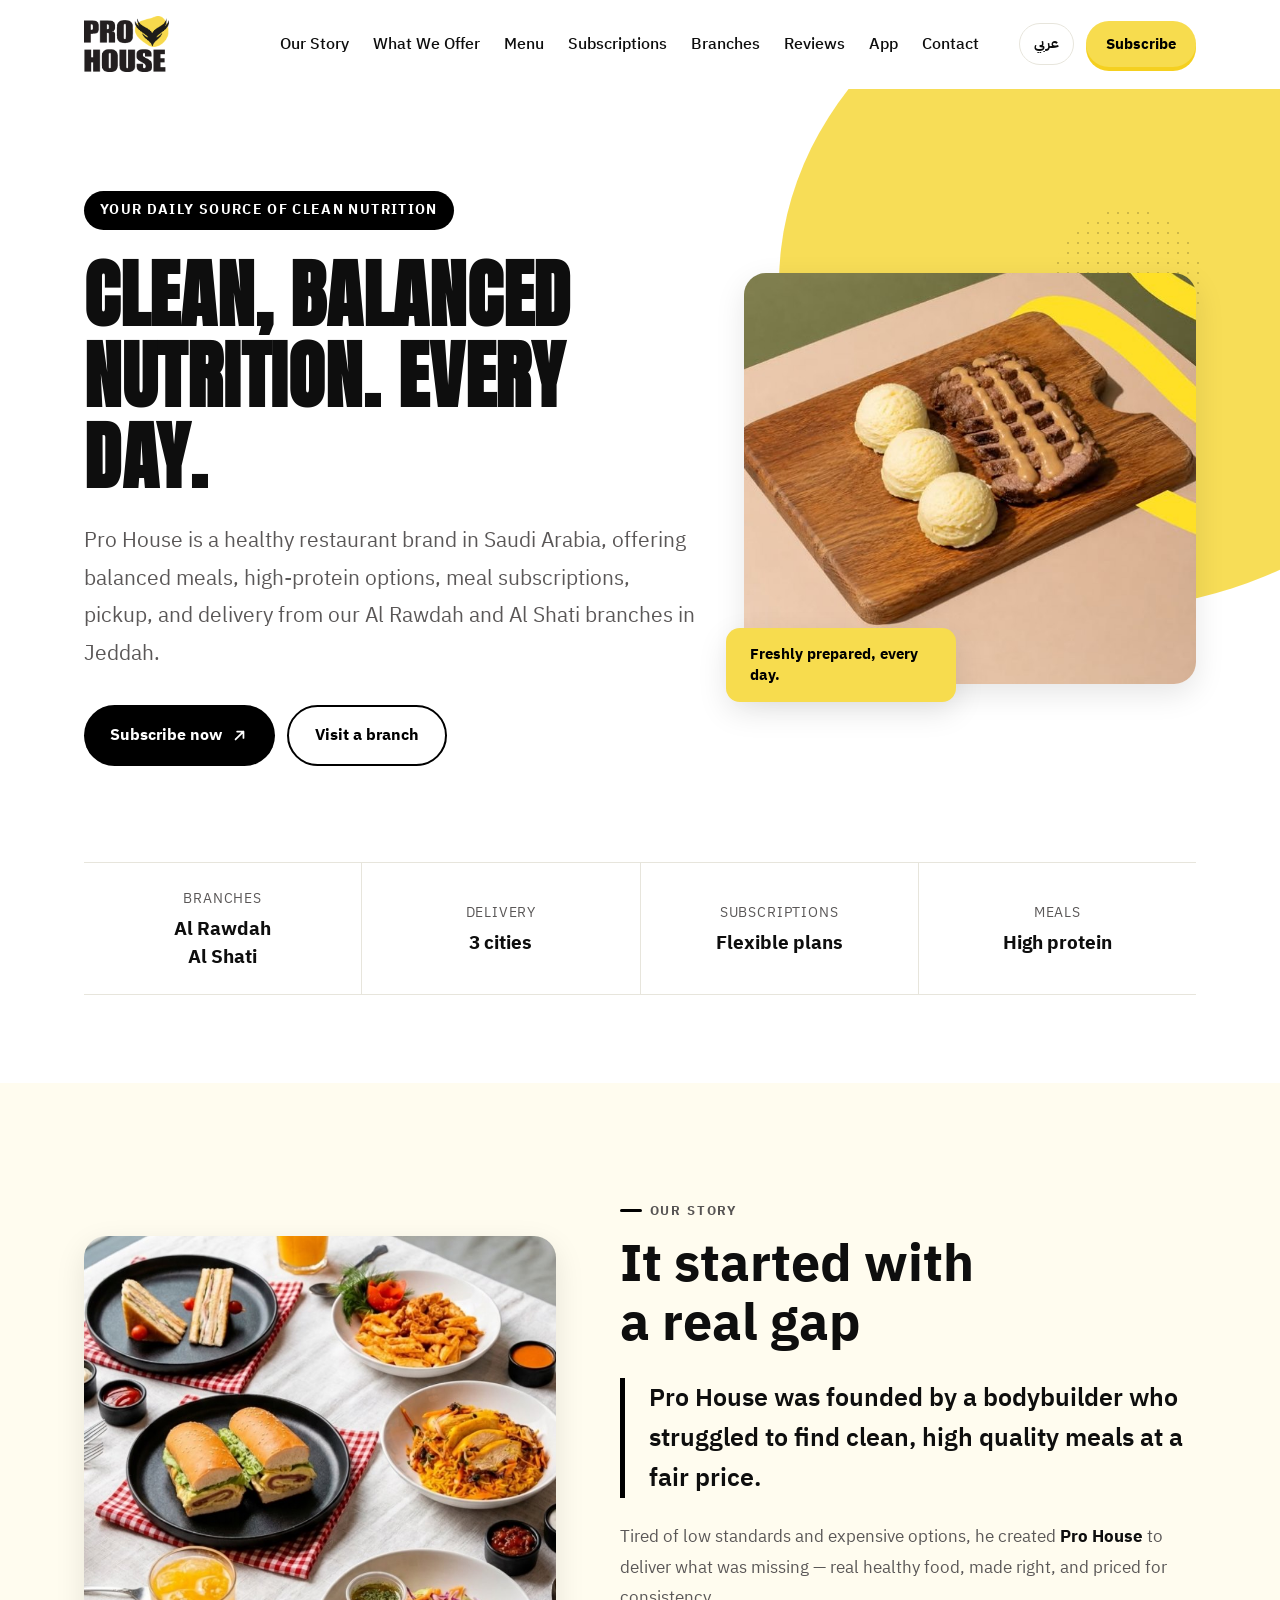
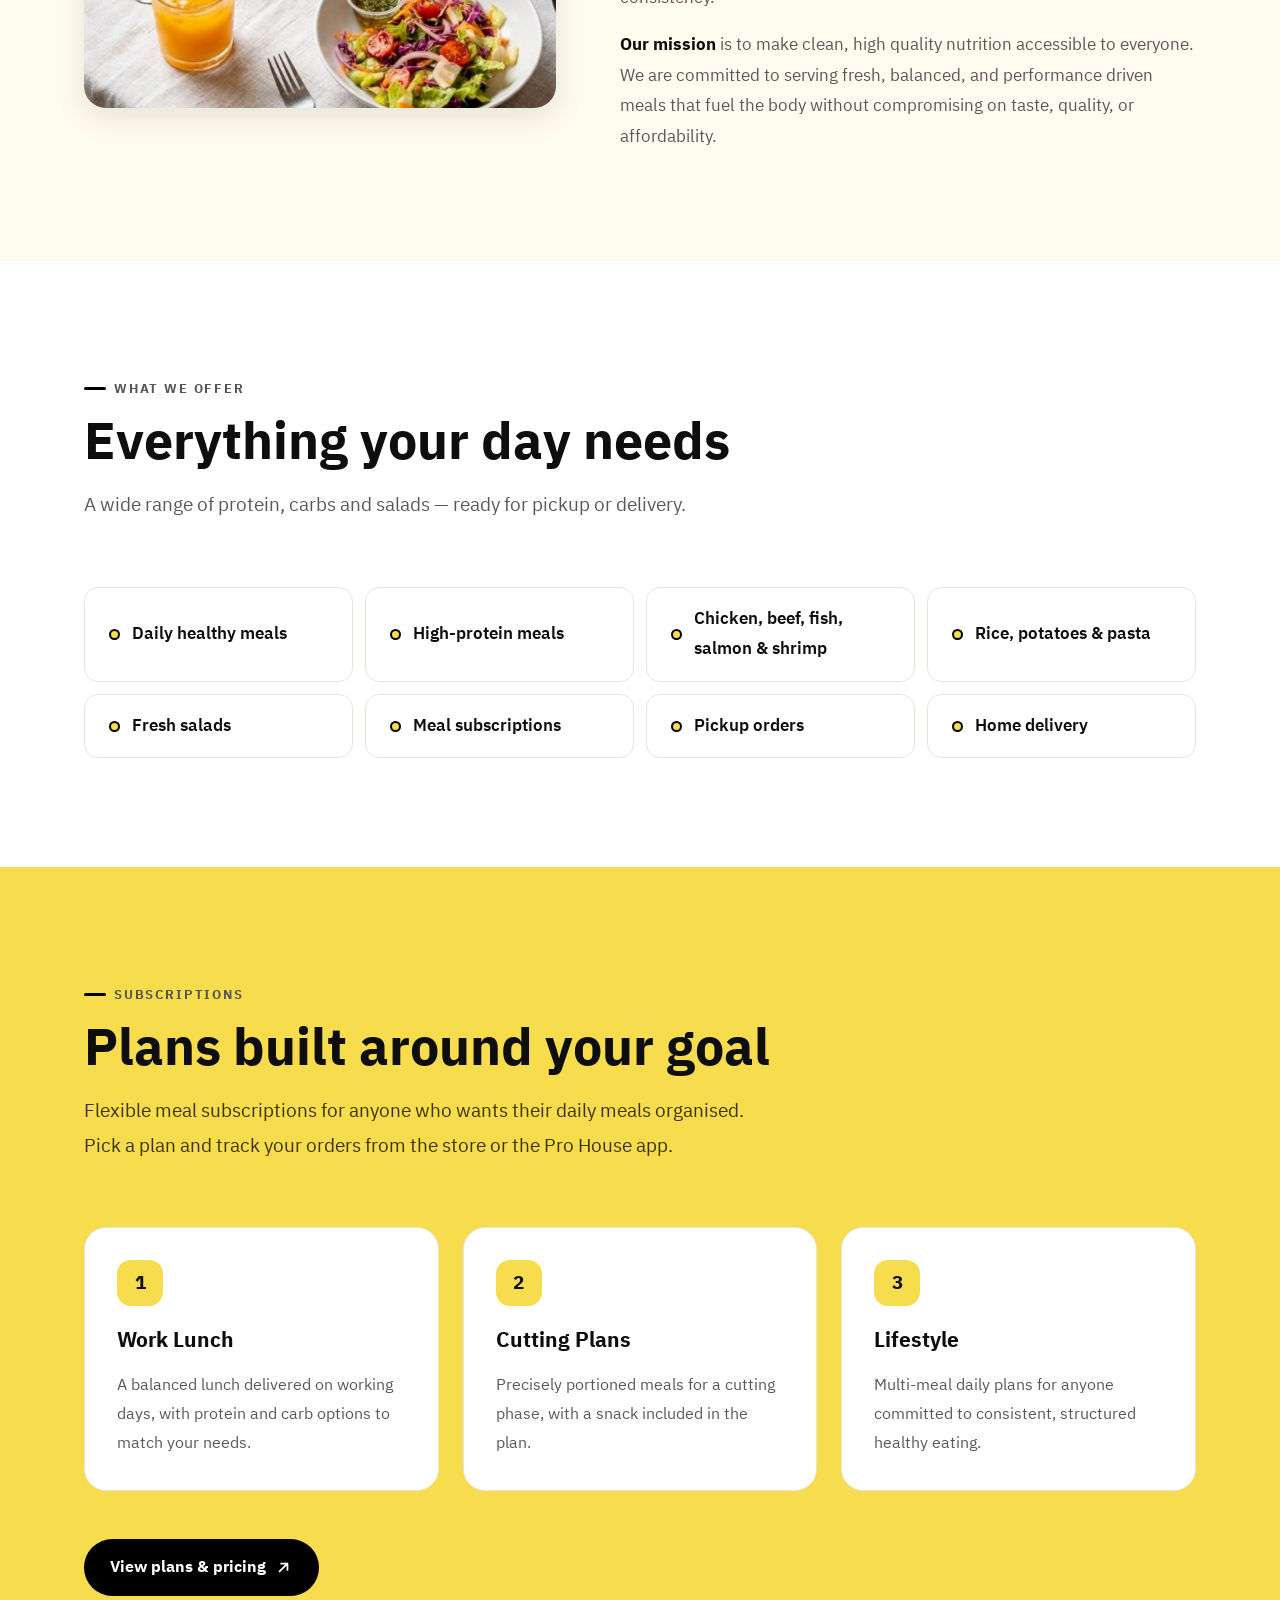
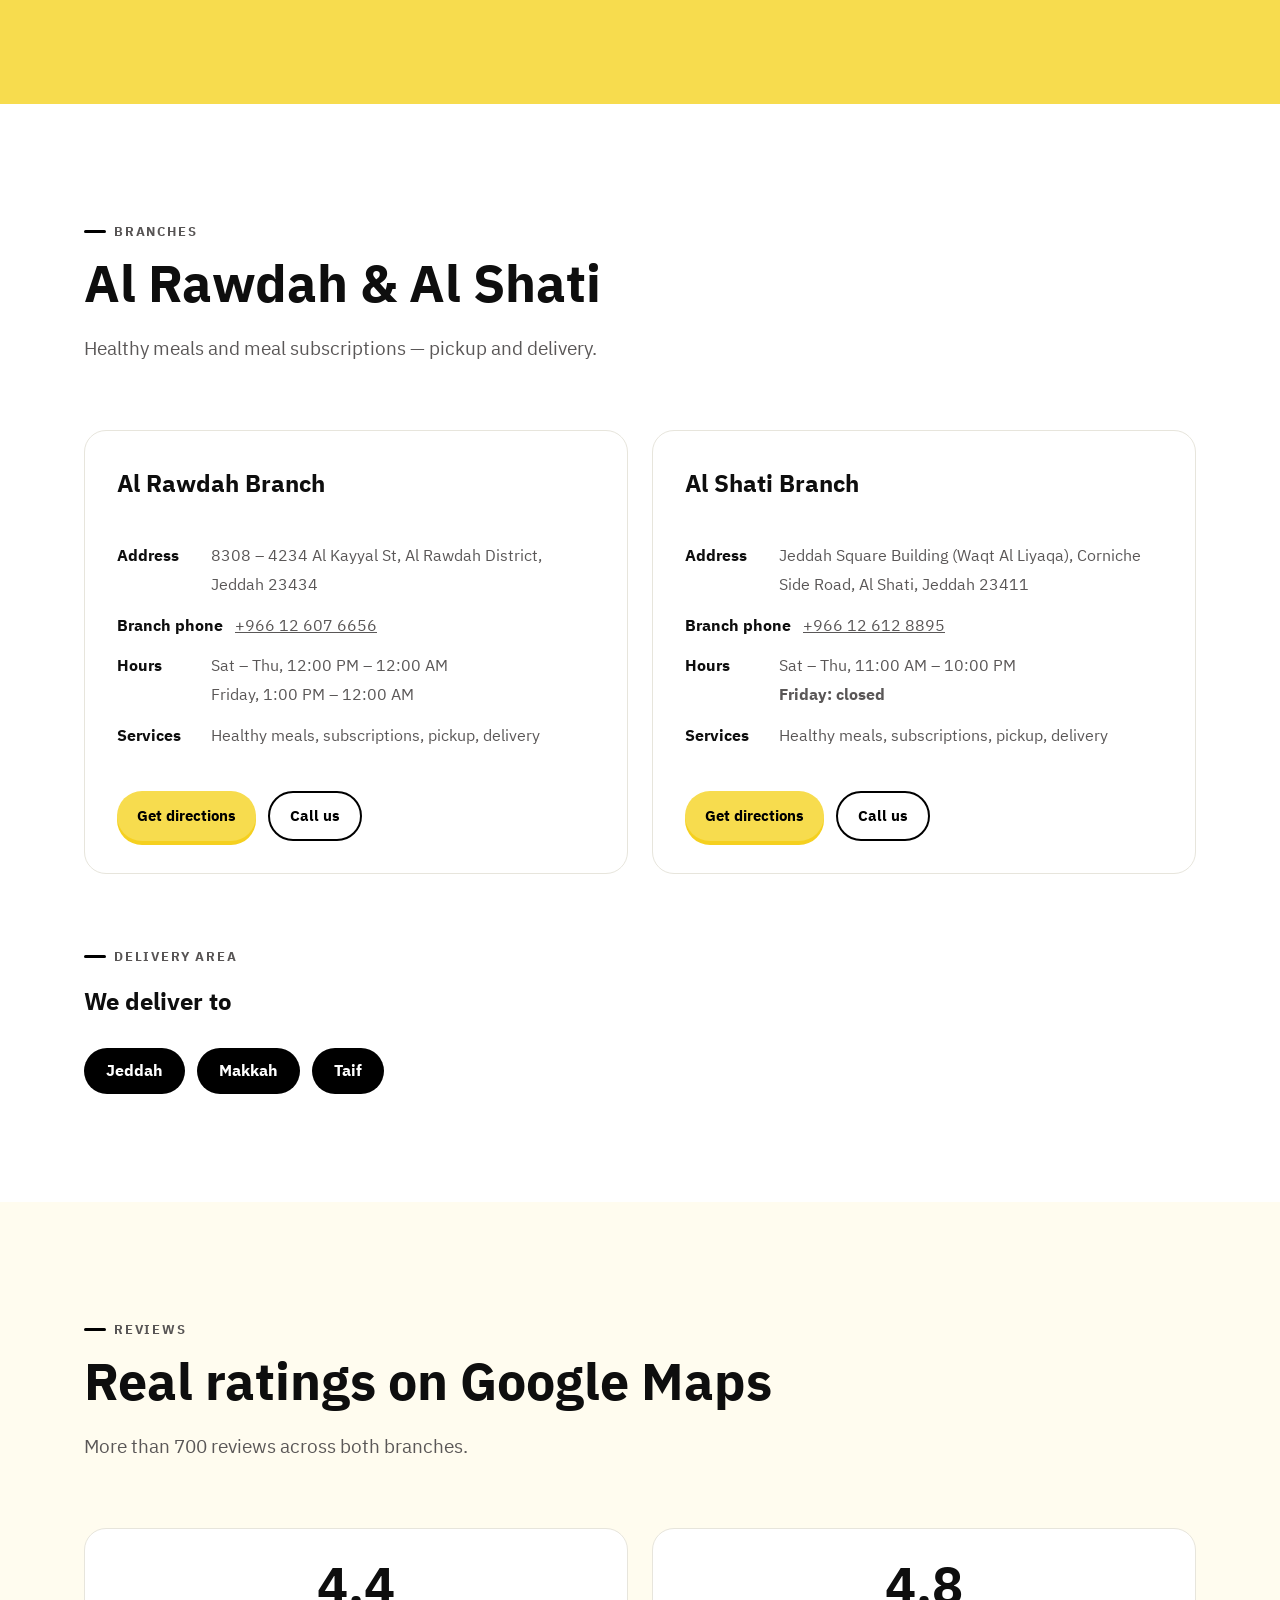
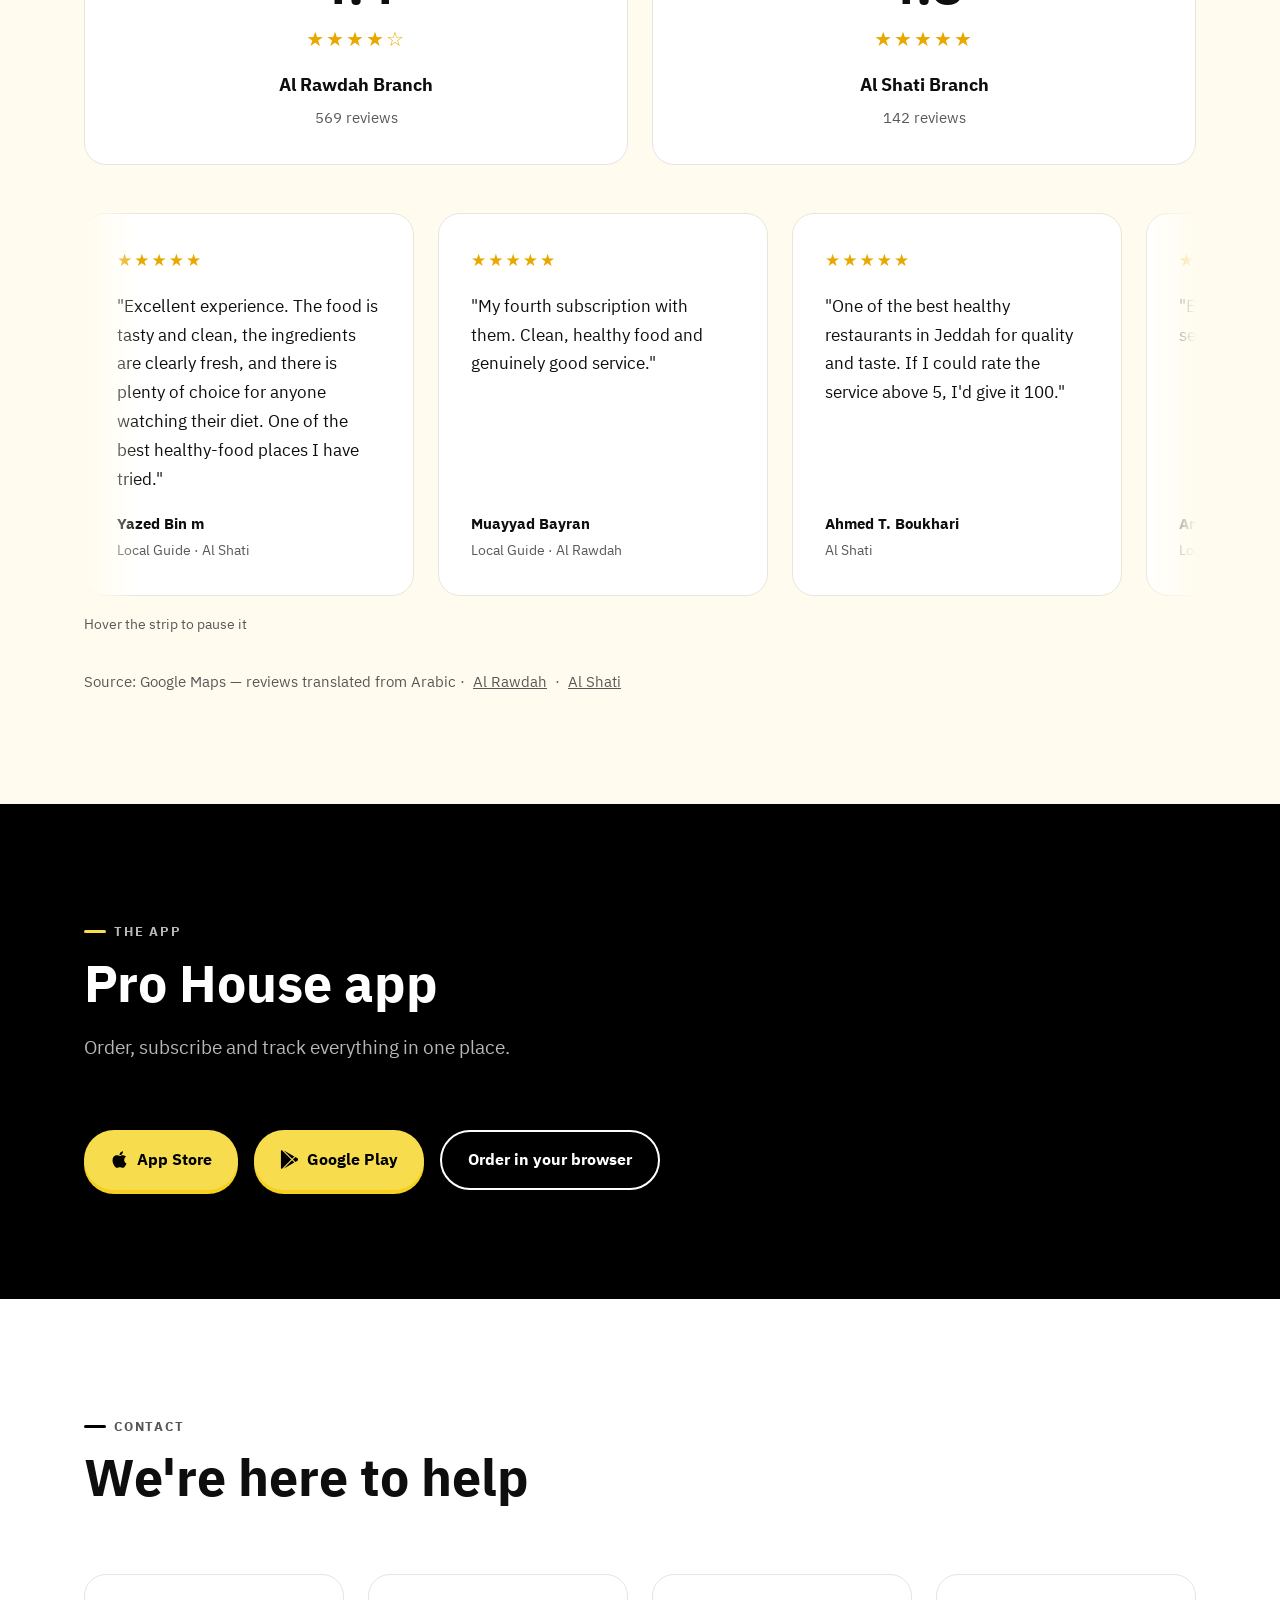
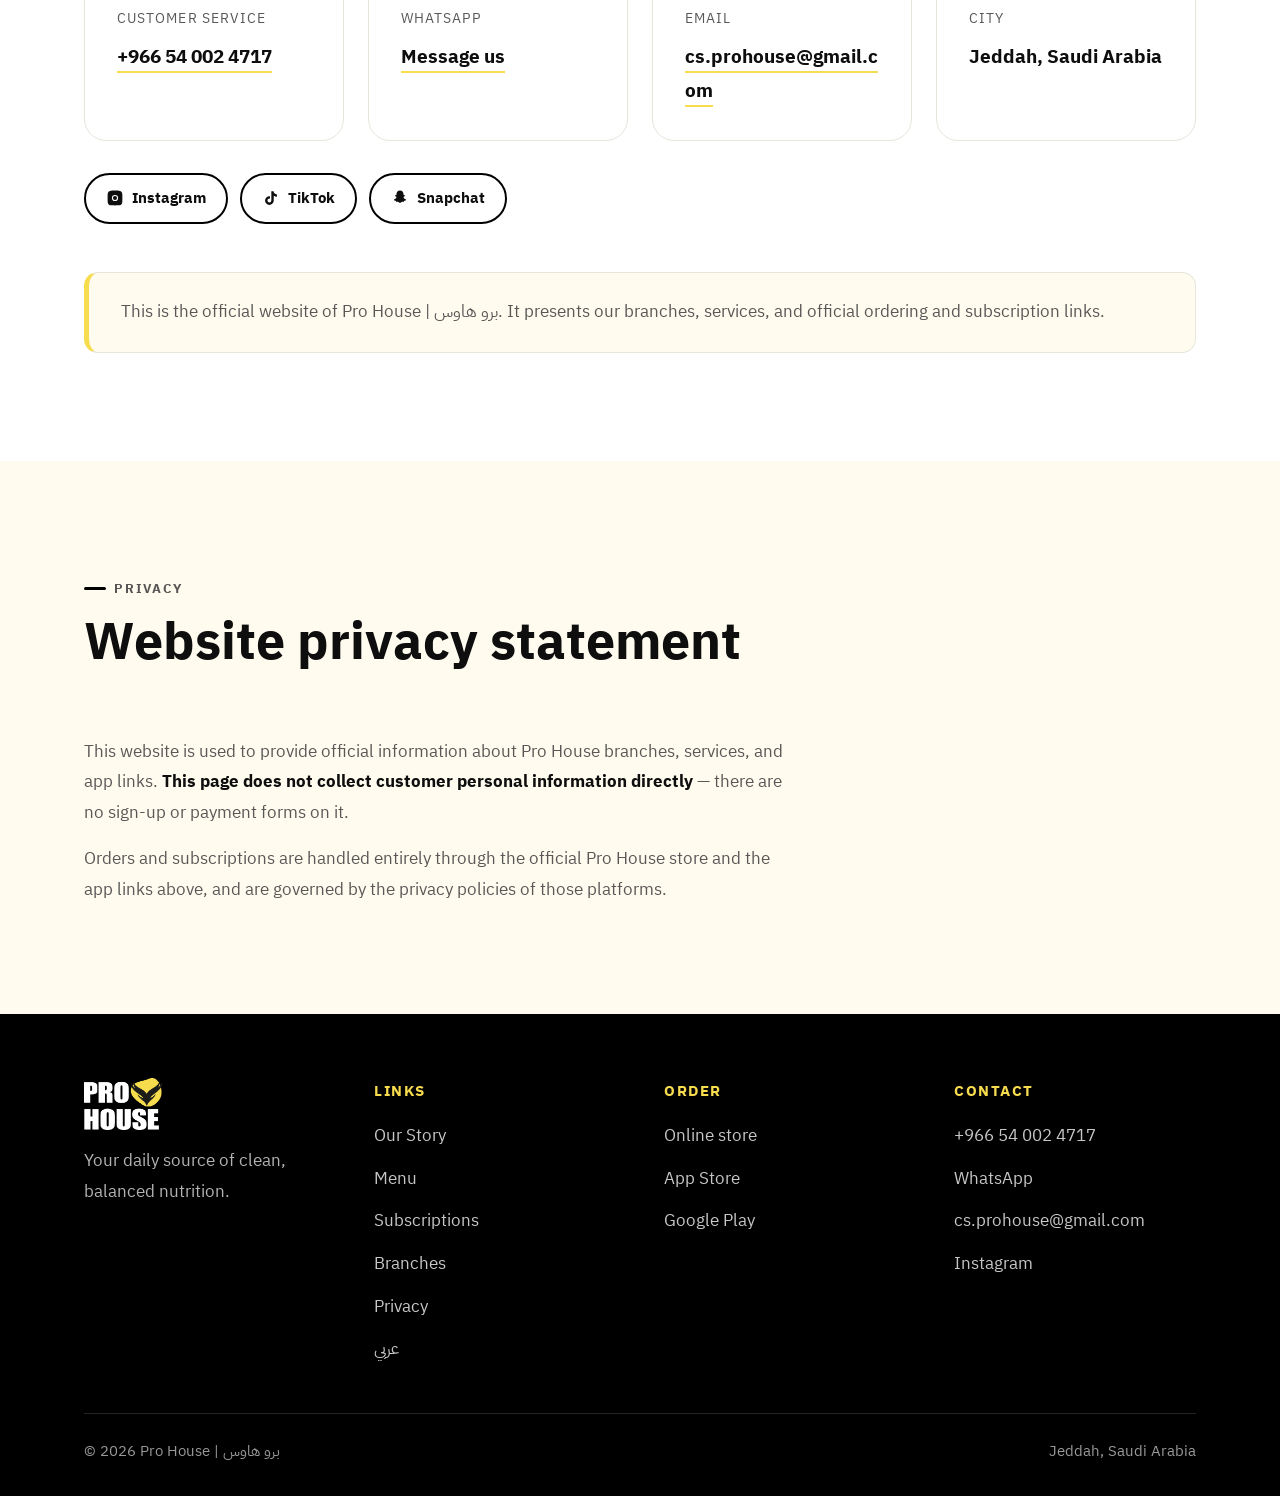
==== en/index.html @ 67e05468 "Enlarge the header logo 40px -> 56px on desktop, 46px on mobile, with the bar and the mobile menu of" ====
<!DOCTYPE html>
<html lang="en" dir="ltr">
<head>
<meta charset="utf-8">
<meta name="viewport" content="width=device-width, initial-scale=1">

<!-- Live at https://prohouse-sa.github.io/en/
     If a custom domain is added later, search-and-replace that base URL here and in /index.html. -->

<title>Pro House | برو هاوس — Healthy Meals &amp; Meal Subscriptions in Jeddah</title>
<meta name="description" content="Pro House serves clean, high-protein meals and flexible meal subscriptions. Two branches in Jeddah — Al Rawdah and Al Shati — with delivery to Jeddah, Makkah and Taif.">
<link rel="canonical" href="https://prohouse-sa.github.io/en/">
<link rel="alternate" hreflang="ar" href="https://prohouse-sa.github.io/">
<link rel="alternate" hreflang="en" href="https://prohouse-sa.github.io/en/">
<link rel="alternate" hreflang="x-default" href="https://prohouse-sa.github.io/">

<meta property="og:type" content="website">
<meta property="og:locale" content="en_US">
<meta property="og:site_name" content="Pro House | برو هاوس">
<meta property="og:title" content="Pro House — Clean, balanced nutrition in Jeddah">
<meta property="og:description" content="High-protein healthy meals and meal subscriptions. Delivery to Jeddah, Makkah and Taif.">
<meta property="og:image" content="https://prohouse-sa.github.io/assets/brand/og-image.jpg">
<meta name="twitter:card" content="summary_large_image">
<meta name="theme-color" content="#F7DC4E">

<link rel="icon" href="../assets/brand/icon.png">
<link rel="apple-touch-icon" href="../assets/brand/icon-large.png">

<link rel="preconnect" href="https://fonts.googleapis.com">
<link rel="preconnect" href="https://fonts.gstatic.com" crossorigin>
<link rel="stylesheet" href="https://fonts.googleapis.com/css2?family=Anton&family=IBM+Plex+Sans+Arabic:wght@400;500;600;700&display=swap">
<link rel="stylesheet" href="../assets/style.css">
</head>
<body>

<a class="skip" href="#main">Skip to content</a>

<header class="site-header">
  <div class="wrap nav-bar">
    <a class="brand" href="#" aria-label="Pro House — home">
      <img src="../assets/brand/logo-on-light.png" alt="Pro House" width="85" height="56">
    </a>

    <nav class="nav-links" id="nav" aria-label="Main navigation">
      <a href="#story">Our Story</a>
      <a href="#offer">What We Offer</a>
      <a href="../menu/">Menu</a>
      <a href="#plans">Subscriptions</a>
      <a href="#branches">Branches</a>
      <a href="#reviews">Reviews</a>
      <a href="#app">App</a>
      <a href="#contact">Contact</a>
    </nav>

    <div class="nav-actions">
      <a class="lang-link" href="../" hreflang="ar" lang="ar">عربي</a>
      <a class="btn btn-yellow btn-sm" href="https://app.techrar.com/prohouse" target="_blank" rel="noopener">Subscribe</a>
      <button class="nav-toggle" aria-label="Menu" aria-expanded="false" aria-controls="nav">
        <span></span><span></span><span></span>
      </button>
    </div>
  </div>
</header>

<main id="main">

  <!-- ================================================= hero -->
  <div class="hero">
    <div class="blob hero-blob" aria-hidden="true"></div>
    <div class="dots hero-dots" aria-hidden="true"></div>

    <div class="wrap hero-inner">
      <div class="reveal">
        <span class="kicker">Your daily source of clean nutrition</span>
        <h1 class="display">Clean, balanced<br>nutrition. Every day.</h1>
        <p class="lede">
          Pro House is a healthy restaurant brand in Saudi Arabia, offering balanced meals,
          high-protein options, meal subscriptions, pickup, and delivery from our Al Rawdah
          and Al Shati branches in Jeddah.
        </p>
        <div class="hero-cta">
          <a class="btn btn-primary" href="https://app.techrar.com/prohouse" target="_blank" rel="noopener">
            Subscribe now
            <svg viewBox="0 0 24 24" aria-hidden="true"><path d="M7 17L17 7M17 7H9M17 7v8" stroke="currentColor" stroke-width="2.2" fill="none" stroke-linecap="round" stroke-linejoin="round"/></svg>
          </a>
          <a class="btn btn-outline" href="#branches">Visit a branch</a>
        </div>
      </div>

      <div class="hero-media wide reveal d1">
        <img src="../assets/brand/food-hero-en.jpg" alt="Grilled steak with mashed potato on a wooden board" width="635" height="572" fetchpriority="high">
        <p class="hero-badge">Freshly prepared, every day.</p>
      </div>
    </div>

    <div class="wrap">
      <dl class="facts reveal">
        <div><dt>Branches</dt><dd>Al Rawdah<br>Al Shati</dd></div>
        <div><dt>Delivery</dt><dd>3 cities</dd></div>
        <div><dt>Subscriptions</dt><dd>Flexible plans</dd></div>
        <div><dt>Meals</dt><dd>High protein</dd></div>
      </dl>
    </div>
  </div>

  <!-- ================================================= story -->
  <section id="story" class="band-cream">
    <div class="wrap story">
      <div class="story-media reveal">
        <img src="../assets/brand/food-story.jpg" alt="A spread of Pro House dishes: sandwiches, pasta, rice and salad" width="798" height="792" loading="lazy">
      </div>
      <div class="reveal d1">
        <span class="eyebrow">Our story</span>
        <h2 class="sec-title">It started with a real gap</h2>
        <blockquote>
          Pro House was founded by a bodybuilder who struggled to find clean,
          high quality meals at a fair price.
        </blockquote>
        <div class="prose">
          <p>
            Tired of low standards and expensive options, he created <strong>Pro House</strong>
            to deliver what was missing — real healthy food, made right, and priced for
            consistency.
          </p>
          <p>
            <strong>Our mission</strong> is to make clean, high quality nutrition accessible to
            everyone. We are committed to serving fresh, balanced, and performance driven meals
            that fuel the body without compromising on taste, quality, or affordability.
          </p>
        </div>
      </div>
    </div>
  </section>

  <!-- ================================================= offer -->
  <section id="offer">
    <div class="wrap">
      <div class="sec-head reveal">
        <span class="eyebrow">What we offer</span>
        <h2 class="sec-title">Everything your day needs</h2>
        <p class="sec-lede">A wide range of protein, carbs and salads — ready for pickup or delivery.</p>
      </div>
      <ul class="offer reveal d1">
        <li>Daily healthy meals</li>
        <li>High-protein meals</li>
        <li>Chicken, beef, fish, salmon &amp; shrimp</li>
        <li>Rice, potatoes &amp; pasta</li>
        <li>Fresh salads</li>
        <li>Meal subscriptions</li>
        <li>Pickup orders</li>
        <li>Home delivery</li>
      </ul>
    </div>
  </section>

  <!-- ================================================= plans -->
  <section id="plans" class="band-yellow">
    <div class="wrap">
      <div class="sec-head reveal">
        <span class="eyebrow">Subscriptions</span>
        <h2 class="sec-title">Plans built around your goal</h2>
        <p class="sec-lede" style="color:#3B3308">
          Flexible meal subscriptions for anyone who wants their daily meals organised.
          Pick a plan and track your orders from the store or the Pro House app.
        </p>
      </div>

      <div class="grid grid-3">
        <article class="card reveal">
          <div class="card-num" aria-hidden="true">1</div>
          <h3>Work Lunch</h3>
          <p>A balanced lunch delivered on working days, with protein and carb options to match your needs.</p>
        </article>
        <article class="card reveal d1">
          <div class="card-num" aria-hidden="true">2</div>
          <h3>Cutting Plans</h3>
          <p>Precisely portioned meals for a cutting phase, with a snack included in the plan.</p>
        </article>
        <article class="card reveal d2">
          <div class="card-num" aria-hidden="true">3</div>
          <h3>Lifestyle</h3>
          <p>Multi-meal daily plans for anyone committed to consistent, structured healthy eating.</p>
        </article>
      </div>

      <div class="hero-cta reveal d1" style="margin-top:var(--s7)">
        <a class="btn btn-primary" href="https://app.techrar.com/prohouse" target="_blank" rel="noopener">
          View plans &amp; pricing
          <svg viewBox="0 0 24 24" aria-hidden="true"><path d="M7 17L17 7M17 7H9M17 7v8" stroke="currentColor" stroke-width="2.2" fill="none" stroke-linecap="round" stroke-linejoin="round"/></svg>
        </a>
      </div>
    </div>
  </section>

  <!-- ================================================= branches -->
  <section id="branches">
    <div class="wrap">
      <div class="sec-head reveal">
        <span class="eyebrow">Branches</span>
        <h2 class="sec-title">Al Rawdah &amp; Al Shati</h2>
        <p class="sec-lede">Healthy meals and meal subscriptions — pickup and delivery.</p>
      </div>

      <div class="grid grid-2">
        <article class="card branch reveal">
          <h3>Al Rawdah Branch</h3>
          <dl>
            <div class="row"><dt>Address</dt><dd>8308 – 4234 Al Kayyal St, Al Rawdah District, Jeddah 23434</dd></div>
            <div class="row"><dt>Branch phone</dt><dd><a href="tel:+966126076656" style="color:inherit">+966 12 607 6656</a></dd></div>
            <div class="row"><dt>Hours</dt><dd>Sat – Thu, 12:00&nbsp;PM – 12:00&nbsp;AM<br>Friday, 1:00&nbsp;PM – 12:00&nbsp;AM</dd></div>
            <div class="row"><dt>Services</dt><dd>Healthy meals, subscriptions, pickup, delivery</dd></div>
          </dl>
          <div class="branch-actions">
            <a class="btn btn-yellow btn-sm" href="https://share.google/TN9PJQJbChfOfg7oV" target="_blank" rel="noopener">Get directions</a>
            <a class="btn btn-outline btn-sm" href="tel:+966126076656">Call us</a>
          </div>
        </article>

        <article class="card branch reveal d1">
          <h3>Al Shati Branch</h3>
          <dl>
            <div class="row"><dt>Address</dt><dd>Jeddah Square Building (Waqt Al Liyaqa), Corniche Side Road, Al Shati, Jeddah 23411</dd></div>
            <!-- Opening hours: replace this line once Ziyad confirms them -->
            <div class="row"><dt>Branch phone</dt><dd><a href="tel:+966126128895" style="color:inherit">+966 12 612 8895</a></dd></div>
            <div class="row"><dt>Hours</dt><dd>Sat – Thu, 11:00&nbsp;AM – 10:00&nbsp;PM<br><strong>Friday: closed</strong></dd></div>
            <div class="row"><dt>Services</dt><dd>Healthy meals, subscriptions, pickup, delivery</dd></div>
          </dl>
          <div class="branch-actions">
            <a class="btn btn-yellow btn-sm" href="https://g.co/kgs/Lj52D1W" target="_blank" rel="noopener">Get directions</a>
            <a class="btn btn-outline btn-sm" href="tel:+966126128895">Call us</a>
          </div>
        </article>
      </div>

      <div class="reveal d1" style="margin-top:var(--s8)">
        <span class="eyebrow">Delivery area</span>
        <h3 style="font-size:24px;font-weight:800;margin-top:var(--s3)">We deliver to</h3>
        <div class="cities">
          <span class="city">Jeddah</span>
          <span class="city">Makkah</span>
          <span class="city">Taif</span>
        </div>
      </div>
    </div>
  </section>

  <!-- ================================================= reviews -->
  <section id="reviews" class="band-cream">
    <div class="wrap">
      <div class="sec-head reveal">
        <span class="eyebrow">Reviews</span>
        <h2 class="sec-title">Real ratings on Google Maps</h2>
        <p class="sec-lede">More than 700 reviews across both branches.</p>
      </div>

      <div class="ratings reveal d1">
        <div class="rating-card">
          <div class="score">4.4</div>
          <div class="stars" aria-hidden="true">★★★★☆</div>
          <div class="who">Al Rawdah Branch</div>
          <div class="count">569 reviews</div>
        </div>
        <div class="rating-card">
          <div class="score">4.8</div>
          <div class="stars" aria-hidden="true">★★★★★</div>
          <div class="who">Al Shati Branch</div>
          <div class="count">142 reviews</div>
        </div>
      </div>

      <div class="marquee reveal d2">
        <div class="marquee-track">
          <!-- set 1 — the real, readable one -->
          <article class="review"><div class="stars" aria-label="Five out of five stars">★★★★★</div><blockquote>"Excellent experience. The food is tasty and clean, the ingredients are clearly fresh, and there is plenty of choice for anyone watching their diet. One of the best healthy-food places I have tried."</blockquote><div><div class="by">Yazed Bin m</div><div class="meta">Local Guide · Al Shati</div></div></article>
          <article class="review"><div class="stars" aria-label="Five out of five stars">★★★★★</div><blockquote>"My fourth subscription with them. Clean, healthy food and genuinely good service."</blockquote><div><div class="by">Muayyad Bayran</div><div class="meta">Local Guide · Al Rawdah</div></div></article>
          <article class="review"><div class="stars" aria-label="Five out of five stars">★★★★★</div><blockquote>"One of the best healthy restaurants in Jeddah for quality and taste. If I could rate the service above 5, I'd give it 100."</blockquote><div><div class="by">Ahmed T. Boukhari</div><div class="meta">Al Shati</div></div></article>
          <article class="review"><div class="stars" aria-label="Five out of five stars">★★★★★</div><blockquote>"Excellent — taste, price and service."</blockquote><div><div class="by">Anas Almaimani</div><div class="meta">Local Guide · Al Shati</div></div></article>
          <article class="review"><div class="stars" aria-label="Five out of five stars">★★★★★</div><blockquote>"The food is excellent and the variety never gets old, and the place is spotless. They deserve every success."</blockquote><div><div class="by">Abdul Raheem</div><div class="meta">Al Shati</div></div></article>
          <article class="review"><div class="stars" aria-label="Five out of five stars">★★★★★</div><blockquote>"Honestly the food is really tasty and clean, and the service and recommendations were excellent. Thank you."</blockquote><div><div class="by">NUHA SAAD</div><div class="meta">Al Shati</div></div></article>
          <article class="review"><div class="stars" aria-label="Five out of five stars">★★★★★</div><blockquote>"First time visiting, and honestly the food was flawless. We'll be back."</blockquote><div><div class="by">NASEER Almrzoki</div><div class="meta">Al Rawdah</div></div></article>
          <article class="review"><div class="stars" aria-label="Five out of five stars">★★★★★</div><blockquote>"Tasty, clean food and a tidy place."</blockquote><div><div class="by">Mohammed Hadji</div><div class="meta">Local Guide · Al Shati</div></div></article>
          <article class="review"><div class="stars" aria-label="Five out of five stars">★★★★★</div><blockquote>"Refined service and clear care for the customers. An excellent experience."</blockquote><div><div class="by">Raed</div><div class="meta">Local Guide · Al Shati</div></div></article>

          <!-- set 2 — duplicate, purely visual, hidden from assistive tech -->
          <article class="review" aria-hidden="true"><div class="stars">★★★★★</div><blockquote>"Excellent experience. The food is tasty and clean, the ingredients are clearly fresh, and there is plenty of choice for anyone watching their diet. One of the best healthy-food places I have tried."</blockquote><div><div class="by">Yazed Bin m</div><div class="meta">Local Guide · Al Shati</div></div></article>
          <article class="review" aria-hidden="true"><div class="stars">★★★★★</div><blockquote>"My fourth subscription with them. Clean, healthy food and genuinely good service."</blockquote><div><div class="by">Muayyad Bayran</div><div class="meta">Local Guide · Al Rawdah</div></div></article>
          <article class="review" aria-hidden="true"><div class="stars">★★★★★</div><blockquote>"One of the best healthy restaurants in Jeddah for quality and taste. If I could rate the service above 5, I'd give it 100."</blockquote><div><div class="by">Ahmed T. Boukhari</div><div class="meta">Al Shati</div></div></article>
          <article class="review" aria-hidden="true"><div class="stars">★★★★★</div><blockquote>"Excellent — taste, price and service."</blockquote><div><div class="by">Anas Almaimani</div><div class="meta">Local Guide · Al Shati</div></div></article>
          <article class="review" aria-hidden="true"><div class="stars">★★★★★</div><blockquote>"The food is excellent and the variety never gets old, and the place is spotless. They deserve every success."</blockquote><div><div class="by">Abdul Raheem</div><div class="meta">Al Shati</div></div></article>
          <article class="review" aria-hidden="true"><div class="stars">★★★★★</div><blockquote>"Honestly the food is really tasty and clean, and the service and recommendations were excellent. Thank you."</blockquote><div><div class="by">NUHA SAAD</div><div class="meta">Al Shati</div></div></article>
          <article class="review" aria-hidden="true"><div class="stars">★★★★★</div><blockquote>"First time visiting, and honestly the food was flawless. We'll be back."</blockquote><div><div class="by">NASEER Almrzoki</div><div class="meta">Al Rawdah</div></div></article>
          <article class="review" aria-hidden="true"><div class="stars">★★★★★</div><blockquote>"Tasty, clean food and a tidy place."</blockquote><div><div class="by">Mohammed Hadji</div><div class="meta">Local Guide · Al Shati</div></div></article>
          <article class="review" aria-hidden="true"><div class="stars">★★★★★</div><blockquote>"Refined service and clear care for the customers. An excellent experience."</blockquote><div><div class="by">Raed</div><div class="meta">Local Guide · Al Shati</div></div></article>
        </div>
      </div>
      <p class="marquee-hint reveal">Hover the strip to pause it</p>

      <p class="source-note reveal">
        Source: Google Maps — reviews translated from Arabic ·
        <a href="https://share.google/TN9PJQJbChfOfg7oV" target="_blank" rel="noopener">Al Rawdah</a>
        ·
        <a href="https://g.co/kgs/Lj52D1W" target="_blank" rel="noopener">Al Shati</a>
      </p>
    </div>
  </section>

  <!-- ================================================= app -->
  <section id="app" class="band-black">
    <div class="wrap">
      <div class="sec-head reveal">
        <span class="eyebrow">The app</span>
        <h2 class="sec-title">Pro House app</h2>
        <p class="sec-lede">Order, subscribe and track everything in one place.</p>
      </div>
      <div class="apps reveal d1">
        <a class="btn btn-yellow" href="https://apps.apple.com/sa/app/pro-house-%D8%A8%D8%B1%D9%88-%D9%87%D8%A7%D9%88%D8%B3/id6466739432?l=ar" target="_blank" rel="noopener">
          <svg viewBox="0 0 384 512" aria-hidden="true"><path d="M318.7 268.7c-.2-36.7 16.4-64.4 50-84.8-18.8-26.9-47.2-41.7-84.7-44.6-35.5-2.8-74.3 20.7-88.5 20.7-15 0-49.4-19.7-76.4-19.7C63.3 141.2 4 184.8 4 273.5q0 39.3 14.4 81.2c12.8 36.7 59 126.7 107.2 125.2 25.2-.6 43-17.9 75.8-17.9 31.8 0 48.3 17.9 76.4 17.9 48.6-.7 90.4-82.5 102.6-119.3-65.2-30.7-61.7-90-61.7-91.9zm-56.6-164.2c27.3-32.4 24.8-61.9 24-72.5-24.1 1.4-52 16.4-67.9 34.9-17.5 19.8-27.8 44.3-25.6 71.9 26.1 2 49.9-11.4 69.5-34.3z"/></svg>
          App Store
        </a>
        <a class="btn btn-yellow" href="https://play.google.com/store/apps/details?id=com.yumealz.prohouse" target="_blank" rel="noopener">
          <svg viewBox="0 0 512 512" aria-hidden="true"><path d="M325.3 234.3L104.6 13l280.8 161.2-60.1 60.1zM47 0C34 6.8 25.3 19.2 25.3 35.3v441.3c0 16.1 8.7 28.5 21.7 35.3l256.6-256L47 0zm425.2 225.6l-58.9-34.1-65.7 64.5 65.7 64.5 60.1-34.1c18-14.3 18-46.5-1.2-60.8zM104.6 499l280.8-161.2-60.1-60.1L104.6 499z"/></svg>
          Google Play
        </a>
        <a class="btn btn-outline" href="https://app.techrar.com/prohouse" target="_blank" rel="noopener">Order in your browser</a>
      </div>
    </div>
  </section>

  <!-- ================================================= contact -->
  <section id="contact">
    <div class="wrap">
      <div class="sec-head reveal">
        <span class="eyebrow">Contact</span>
        <h2 class="sec-title">We're here to help</h2>
      </div>

      <div class="contact-grid reveal d1">
        <div class="contact-card">
          <div class="label">Customer service</div>
          <div class="value"><a href="tel:+966540024717">+966 54 002 4717</a></div>
        </div>
        <div class="contact-card">
          <div class="label">WhatsApp</div>
          <div class="value"><a href="https://iwtsp.com/966540024717" target="_blank" rel="noopener">Message us</a></div>
        </div>
        <div class="contact-card">
          <div class="label">Email</div>
          <div class="value"><a href="mailto:cs.prohouse@gmail.com">cs.prohouse@gmail.com</a></div>
        </div>
        <div class="contact-card">
          <div class="label">City</div>
          <div class="value">Jeddah, Saudi Arabia</div>
        </div>
      </div>

      <div class="socials reveal d2">
        <a class="social" href="https://www.instagram.com/prohouse.sa/" target="_blank" rel="noopener">
          <svg viewBox="0 0 24 24" aria-hidden="true"><path d="M12 2.16c3.2 0 3.58.01 4.85.07 3.25.15 4.77 1.69 4.92 4.92.06 1.27.07 1.65.07 4.85s-.01 3.58-.07 4.85c-.15 3.23-1.66 4.77-4.92 4.92-1.27.06-1.65.07-4.85.07s-3.58-.01-4.85-.07c-3.26-.15-4.77-1.7-4.92-4.92-.06-1.27-.07-1.65-.07-4.85s.01-3.58.07-4.85C2.38 3.92 3.89 2.38 7.15 2.23 8.42 2.17 8.8 2.16 12 2.16zm0 5.68a4.16 4.16 0 100 8.32 4.16 4.16 0 000-8.32zm0 6.86a2.7 2.7 0 110-5.4 2.7 2.7 0 010 5.4zm5.34-7.03a.97.97 0 11-1.94 0 .97.97 0 011.94 0z"/></svg>
          Instagram
        </a>
        <a class="social" href="https://www.tiktok.com/@prohouse.sa" target="_blank" rel="noopener">
          <svg viewBox="0 0 24 24" aria-hidden="true"><path d="M16.6 5.82A4.28 4.28 0 0115.54 3h-3.09v12.4a2.59 2.59 0 01-2.59 2.5 2.59 2.59 0 110-5.18c.27 0 .53.04.78.12v-3.2a5.86 5.86 0 00-.78-.05 5.79 5.79 0 105.79 5.79V9.01a7.35 7.35 0 004.29 1.37V7.29a4.28 4.28 0 01-3.34-1.47z"/></svg>
          TikTok
        </a>
        <a class="social" href="https://snapchat.com/t/CPG6evAH" target="_blank" rel="noopener">
          <svg viewBox="0 0 24 24" aria-hidden="true"><path d="M12 2c2.9 0 4.6 2.1 4.7 4.7v1.6c.5-.2 1.1-.3 1.5.1.5.5.2 1.2-.4 1.5-.4.2-1.1.4-1.2.7-.2.6 1.4 3 3.3 3.4.4.1.5.5.3.8-.4.6-1.6.9-2.4 1-.2.4-.1 1.2-.7 1.2-.7 0-1.4-.3-2.3 0-.8.2-1.5 1.4-2.8 1.4s-2-1.2-2.8-1.4c-.9-.3-1.6 0-2.3 0-.6 0-.5-.8-.7-1.2-.8-.1-2-.4-2.4-1-.2-.3-.1-.7.3-.8 1.9-.4 3.5-2.8 3.3-3.4-.1-.3-.8-.5-1.2-.7-.6-.3-.9-1-.4-1.5.4-.4 1-.3 1.5-.1V6.7C7.4 4.1 9.1 2 12 2z"/></svg>
          Snapchat
        </a>
      </div>

      <p class="notice reveal">
        This is the official website of Pro House | برو هاوس. It presents our branches,
        services, and official ordering and subscription links.
      </p>
    </div>
  </section>

  <!-- ================================================= privacy -->
  <section id="privacy" class="band-cream">
    <div class="wrap">
      <div class="sec-head reveal">
        <span class="eyebrow">Privacy</span>
        <h2 class="sec-title">Website privacy statement</h2>
      </div>
      <div class="prose reveal d1">
        <p>
          This website is used to provide official information about Pro House branches,
          services, and app links. <strong>This page does not collect customer personal
          information directly</strong> — there are no sign-up or payment forms on it.
        </p>
        <p>
          Orders and subscriptions are handled entirely through the official Pro House store
          and the app links above, and are governed by the privacy policies of those platforms.
        </p>
      </div>
    </div>
  </section>

</main>

<footer class="site-footer">
  <div class="wrap">
    <div class="footer-top">
      <div>
        <img src="../assets/brand/logo-on-dark.png" alt="Pro House" width="78" height="52" loading="lazy">
        <p style="margin-top:var(--s4);color:rgba(255,255,255,.7);max-width:32ch">
          Your daily source of clean, balanced nutrition.
        </p>
      </div>
      <div>
        <h4>Links</h4>
        <ul>
          <li><a href="#story">Our Story</a></li>
          <li><a href="../menu/">Menu</a></li>
          <li><a href="#plans">Subscriptions</a></li>
          <li><a href="#branches">Branches</a></li>
          <li><a href="#privacy">Privacy</a></li>
          <li><a href="../" hreflang="ar" lang="ar">عربي</a></li>
        </ul>
      </div>
      <div>
        <h4>Order</h4>
        <ul>
          <li><a href="https://app.techrar.com/prohouse" target="_blank" rel="noopener">Online store</a></li>
          <li><a href="https://apps.apple.com/sa/app/pro-house-%D8%A8%D8%B1%D9%88-%D9%87%D8%A7%D9%88%D8%B3/id6466739432?l=ar" target="_blank" rel="noopener">App Store</a></li>
          <li><a href="https://play.google.com/store/apps/details?id=com.yumealz.prohouse" target="_blank" rel="noopener">Google Play</a></li>
        </ul>
      </div>
      <div>
        <h4>Contact</h4>
        <ul>
          <li><a href="tel:+966540024717">+966 54 002 4717</a></li>
          <li><a href="https://iwtsp.com/966540024717" target="_blank" rel="noopener">WhatsApp</a></li>
          <li><a href="mailto:cs.prohouse@gmail.com">cs.prohouse@gmail.com</a></li>
          <li><a href="https://www.instagram.com/prohouse.sa/" target="_blank" rel="noopener">Instagram</a></li>
        </ul>
      </div>
    </div>
    <div class="footer-bottom">
      <span>© <span id="year">2026</span> Pro House | برو هاوس</span>
      <span>Jeddah, Saudi Arabia</span>
    </div>
  </div>
</footer>

<script src="../assets/main.js" defer></script>

</body>
</html>
---- assets/style.css ----
/* ==========================================================================
   Pro House | برو هاوس — official site
   Design tokens first. Change a value here, it propagates everywhere.
   Brand system: WHITE canvas, YELLOW blocks, BLACK type.
   Never yellow type on white (1.4:1). Black on yellow is 15:1.
   ========================================================================== */

:root{
  /* brand */
  --yellow:#F7DC4E;
  --yellow-deep:#F5D01F;
  --black:#000000;
  --red:#ff5151;
  --gray:#575454;
  --purple:#5E17EB;

  /* neutrals */
  --white:#ffffff;
  --cream:#FFFCEF;
  --ink:#0E0E0E;
  --muted:#5A5757;
  --line:#E7E5DC;

  /* spacing scale (8px base) */
  --s1:4px;  --s2:8px;  --s3:12px; --s4:16px; --s5:24px;
  --s6:32px; --s7:48px; --s8:64px; --s9:96px; --s10:128px;

  /* radii */
  --r-sm:8px; --r-md:14px; --r-lg:22px; --r-pill:999px;

  /* motion */
  --dur-fast:140ms;
  --dur:260ms;
  --dur-slow:620ms;
  --ease:cubic-bezier(.22,.61,.36,1);

  /* type */
  --font-display:"Anton","Haettenschweiler","Arial Narrow Bold",Impact,sans-serif;
  --font-body:"IBM Plex Sans Arabic","Segoe UI",system-ui,-apple-system,"Helvetica Neue",sans-serif;

  --shadow-sm:0 1px 2px rgba(0,0,0,.06), 0 2px 8px rgba(0,0,0,.04);
  --shadow-md:0 10px 30px rgba(0,0,0,.10);
  --shadow-yellow:0 12px 28px rgba(247,220,78,.45);

  --wrap:1160px;
}

/* --------------------------------------------------------------- reset -- */
*,*::before,*::after{box-sizing:border-box}
*{margin:0;padding:0}
html{-webkit-text-size-adjust:100%;scroll-behavior:smooth}
@media (prefers-reduced-motion:reduce){html{scroll-behavior:auto}}

body{
  background:var(--white);
  color:var(--ink);
  font-family:var(--font-body);
  font-size:17px;
  line-height:1.8;
  -webkit-font-smoothing:antialiased;
  text-rendering:optimizeLegibility;
  overflow-x:hidden;
}
img,svg{display:block;max-width:100%;height:auto}
a{color:inherit}
button{font:inherit;color:inherit;background:none;border:0;cursor:pointer}
ul{list-style:none}

/* visible, on-brand focus ring — never remove without replacing */
:focus-visible{
  outline:3px solid var(--purple);
  outline-offset:3px;
  border-radius:var(--r-sm);
}

.skip{
  position:absolute;inset-inline-start:-9999px;top:0;z-index:200;
  background:var(--black);color:var(--white);
  padding:var(--s3) var(--s5);border-radius:0 0 var(--r-md) var(--r-md);
}
.skip:focus{inset-inline-start:var(--s5)}

.wrap{width:100%;max-width:var(--wrap);margin-inline:auto;padding-inline:var(--s5)}
.sr-only{
  position:absolute;width:1px;height:1px;padding:0;margin:-1px;
  overflow:hidden;clip:rect(0 0 0 0);white-space:nowrap;border:0;
}

/* ------------------------------------------------------- brand motifs -- */
/* organic blob + halftone dots, both lifted from the identity deck */
.blob{
  border-radius:62% 38% 54% 46% / 52% 58% 42% 48%;
  background:var(--yellow);
}
.dots{
  background-image:radial-gradient(var(--black) 1.4px, transparent 1.5px);
  background-size:10px 10px;
}

/* -------------------------------------------------------------- type --- */
.display{
  font-family:var(--font-display);
  font-weight:400;
  line-height:.94;
  letter-spacing:.01em;
  text-transform:uppercase;
}
:root[lang="ar"] .display,
[dir="rtl"] .display{
  /* Anton has no Arabic glyphs — Arabic display text uses the body face, heavy */
  font-family:var(--font-body);
  font-weight:700;
  line-height:1.18;
  letter-spacing:normal;
  text-transform:none;
}

h1,h2,h3{text-wrap:balance}
.eyebrow{
  display:inline-flex;align-items:center;gap:var(--s2);
  font-size:13px;font-weight:700;letter-spacing:.14em;text-transform:uppercase;
  color:var(--gray);
}
.eyebrow::before{
  content:"";width:22px;height:3px;background:var(--black);border-radius:2px;
}
h2.sec-title{
  font-size:clamp(30px,4.6vw,52px);
  line-height:1.15;font-weight:800;margin-block:var(--s3) var(--s4);
}
.sec-lede{color:var(--muted);max-width:62ch;font-size:clamp(16px,1.6vw,19px)}

/* ------------------------------------------------------------ header --- */
.site-header{
  position:sticky;top:0;z-index:100;
  background:rgba(255,255,255,.88);
  backdrop-filter:saturate(180%) blur(14px);
  border-bottom:1px solid transparent;
  transition:border-color var(--dur) var(--ease), box-shadow var(--dur) var(--ease);
}
.site-header.is-stuck{border-bottom-color:var(--line);box-shadow:var(--shadow-sm)}
.nav-bar{display:flex;align-items:center;gap:var(--s5);min-height:88px}
.brand{display:flex;align-items:center;flex-shrink:0}
.brand img{height:56px;width:auto}
.nav-links{display:flex;align-items:center;gap:var(--s5);margin-inline-start:auto}
.nav-links a{
  position:relative;text-decoration:none;font-size:15.5px;font-weight:500;
  color:var(--ink);padding-block:var(--s2);
  transition:color var(--dur-fast) var(--ease);
}
.nav-links a::after{
  content:"";position:absolute;inset-inline:0;bottom:0;height:2.5px;
  background:var(--black);border-radius:2px;
  transform:scaleX(0);transform-origin:var(--origin,left);
  transition:transform var(--dur) var(--ease);
}
[dir="rtl"] .nav-links a::after{--origin:right}
.nav-links a:hover::after,.nav-links a:focus-visible::after{transform:scaleX(1)}
.nav-actions{display:flex;align-items:center;gap:var(--s3);margin-inline-start:var(--s4)}
.lang-link{
  text-decoration:none;font-weight:700;font-size:14px;
  border:1.5px solid var(--line);border-radius:var(--r-pill);
  padding:7px 14px;transition:border-color var(--dur-fast),background var(--dur-fast);
}
.lang-link:hover{border-color:var(--black);background:var(--cream)}
.nav-toggle{display:none;padding:var(--s2);border-radius:var(--r-sm)}
.nav-toggle span{display:block;width:23px;height:2.5px;background:var(--black);border-radius:2px}
.nav-toggle span+span{margin-top:5px}

/* ------------------------------------------------------------ buttons -- */
.btn{
  display:inline-flex;align-items:center;justify-content:center;gap:var(--s2);
  font-weight:700;font-size:16px;text-decoration:none;white-space:nowrap;
  padding:14px 26px;border-radius:var(--r-pill);
  transition:transform var(--dur) var(--ease), box-shadow var(--dur) var(--ease),
             background var(--dur-fast), color var(--dur-fast);
}
.btn svg{width:19px;height:19px;fill:currentColor;flex-shrink:0}
.btn-primary{background:var(--black);color:var(--white)}
.btn-primary:hover{transform:translateY(-2px);box-shadow:var(--shadow-md)}
.btn-yellow{background:var(--yellow);color:var(--black);box-shadow:0 4px 0 var(--yellow-deep)}
.btn-yellow:hover{transform:translateY(-2px);box-shadow:var(--shadow-yellow)}
.btn-outline{border:2px solid var(--black);color:var(--black)}
.btn-outline:hover{background:var(--black);color:var(--white);transform:translateY(-2px)}
.btn-sm{padding:10px 20px;font-size:14.5px}
.btn:active{transform:translateY(0)}

/* --------------------------------------------------------------- hero -- */
.hero{position:relative;padding-block:clamp(56px,8vw,104px) clamp(48px,7vw,88px);overflow:hidden}
.hero-blob{
  position:absolute;z-index:0;
  inset-block-start:-16%;inset-inline-end:-14%;
  width:min(58vw,680px);aspect-ratio:1;
  opacity:.95;
}
.hero-dots{
  position:absolute;z-index:0;
  inset-block-start:12%;inset-inline-end:6%;
  width:150px;aspect-ratio:1;border-radius:50%;
  opacity:.16;
}
.hero-inner{position:relative;z-index:1;display:grid;gap:var(--s7);align-items:center}
@media (min-width:900px){
  .hero-inner{grid-template-columns:1.15fr .85fr}
}
.hero h1{font-size:clamp(38px,6.6vw,74px);font-weight:800;line-height:1.1}
.hero .kicker{
  display:inline-block;background:var(--black);color:var(--white);
  font-size:13.5px;font-weight:700;letter-spacing:.1em;text-transform:uppercase;
  padding:7px 16px;border-radius:var(--r-pill);margin-bottom:var(--s5);
}
.hero p.lede{
  margin-top:var(--s5);font-size:clamp(17px,2vw,21px);
  color:var(--muted);max-width:56ch;
}
.hero-cta{display:flex;flex-wrap:wrap;gap:var(--s3);margin-top:var(--s6)}
.hero-media{position:relative}
.hero-media img{
  width:100%;border-radius:var(--r-lg);box-shadow:var(--shadow-md);
  aspect-ratio:4/5;object-fit:cover;
}
/* Landscape-ish source: keep its own ratio so cover doesn't crop the plate. */
.hero-media.wide img{aspect-ratio:11/10}
.hero-badge{
  position:absolute;inset-block-end:-18px;inset-inline-start:-18px;
  background:var(--yellow);color:var(--black);
  border-radius:var(--r-md);padding:var(--s4) var(--s5);
  box-shadow:var(--shadow-md);max-width:230px;
  font-weight:700;line-height:1.4;font-size:15px;
}

/* facts strip under hero */
.facts{
  display:grid;gap:1px;background:var(--line);
  border-block:1px solid var(--line);margin-top:var(--s9);
  grid-template-columns:repeat(auto-fit,minmax(190px,1fr));
}
.facts div{
  background:var(--white);padding:var(--s5) var(--s4);text-align:center;
  display:flex;flex-direction:column;justify-content:center;
}
.facts dt{font-size:13.5px;color:var(--muted);letter-spacing:.06em;text-transform:uppercase}
.facts dd{font-size:19px;font-weight:700;margin-top:var(--s1);line-height:1.45}

/* ----------------------------------------------------------- sections -- */
section{padding-block:clamp(64px,8.5vw,var(--s10))}
.sec-head{margin-bottom:var(--s8);max-width:70ch}

.band-yellow{background:var(--yellow);position:relative;overflow:hidden}
.band-cream{background:var(--cream)}
.band-black{background:var(--black);color:var(--white)}
.band-black .sec-lede,.band-black .eyebrow{color:rgba(255,255,255,.72)}
.band-black .eyebrow::before{background:var(--yellow)}

/* -------------------------------------------------------------- story -- */
.story{display:grid;gap:var(--s8);align-items:center}
@media (min-width:900px){.story{grid-template-columns:.9fr 1.1fr}}
.story-media{position:relative}
.story-media img{border-radius:var(--r-lg);box-shadow:var(--shadow-md);aspect-ratio:1;object-fit:cover;width:100%}
.story blockquote{
  font-size:clamp(19px,2.3vw,25px);line-height:1.6;font-weight:600;
  border-inline-start:5px solid var(--black);padding-inline-start:var(--s5);
  margin-block:var(--s5);
}
.story p+p{margin-top:var(--s4)}

/* -------------------------------------------------------------- cards -- */
.grid{display:grid;gap:var(--s5)}
.grid-2{grid-template-columns:repeat(auto-fit,minmax(300px,1fr))}
.grid-3{grid-template-columns:repeat(auto-fit,minmax(260px,1fr))}

.card{
  background:var(--white);border:1px solid var(--line);
  border-radius:var(--r-lg);padding:var(--s6);
  transition:transform var(--dur) var(--ease), box-shadow var(--dur) var(--ease),
             border-color var(--dur) var(--ease);
}
.card:hover{transform:translateY(-4px);box-shadow:var(--shadow-md);border-color:var(--black)}
.card h3{font-size:21px;font-weight:800;margin-bottom:var(--s3)}
.card p{color:var(--muted);font-size:16px}

.card-num{
  display:grid;place-items:center;width:46px;height:46px;
  background:var(--yellow);border-radius:var(--r-md);
  font-weight:800;font-size:19px;margin-bottom:var(--s4);
}

/* offer chips */
.offer{display:grid;gap:var(--s3);grid-template-columns:repeat(auto-fit,minmax(240px,1fr))}
.offer li{
  display:flex;align-items:center;gap:var(--s3);
  background:var(--white);border:1px solid var(--line);border-radius:var(--r-md);
  padding:var(--s4) var(--s5);font-weight:600;
  transition:transform var(--dur) var(--ease),border-color var(--dur) var(--ease);
}
.offer li:hover{transform:translateY(-3px);border-color:var(--black)}
.offer li::before{
  content:"";width:11px;height:11px;flex-shrink:0;
  background:var(--yellow);border:2px solid var(--black);border-radius:50%;
}
.band-yellow .offer li{background:var(--white);border-color:transparent}
.band-yellow .offer li::before{background:var(--black);border-color:var(--black)}

/* ----------------------------------------------------------- branches -- */
.branch{display:flex;flex-direction:column;gap:var(--s4)}
.branch h3{font-size:24px}
.branch dl{display:grid;gap:var(--s3);margin-block:var(--s2)}
.branch .row{display:flex;gap:var(--s3);align-items:flex-start;font-size:16px}
.branch .row dt{font-weight:700;flex-shrink:0;min-width:82px}
.branch .row dd{color:var(--muted)}
.branch-actions{display:flex;flex-wrap:wrap;gap:var(--s3);margin-top:auto;padding-top:var(--s4)}

.cities{display:flex;flex-wrap:wrap;gap:var(--s3);margin-top:var(--s5)}
.city{
  background:var(--black);color:var(--white);
  border-radius:var(--r-pill);padding:9px 22px;font-weight:700;font-size:15.5px;
}
.band-black .city{background:var(--yellow);color:var(--black)}

/* --------------------------------------------------------------- apps -- */
.apps{display:flex;flex-wrap:wrap;gap:var(--s4);margin-top:var(--s6)}
.band-black .btn-outline{border-color:var(--white);color:var(--white)}
.band-black .btn-outline:hover{background:var(--white);color:var(--black)}

/* ------------------------------------------------------------ contact -- */
.contact-grid{display:grid;gap:var(--s5);grid-template-columns:repeat(auto-fit,minmax(240px,1fr))}
.contact-card{
  border:1px solid var(--line);border-radius:var(--r-lg);padding:var(--s6);
  background:var(--white);transition:border-color var(--dur),transform var(--dur) var(--ease);
}
.contact-card:hover{border-color:var(--black);transform:translateY(-3px)}
.contact-card .label{font-size:13.5px;color:var(--muted);text-transform:uppercase;letter-spacing:.08em}
.contact-card .value{font-size:19px;font-weight:700;margin-top:var(--s2);word-break:break-word}
.contact-card a{text-decoration:none;border-bottom:2px solid var(--yellow)}
.contact-card a:hover{border-bottom-color:var(--black)}

.socials{display:flex;flex-wrap:wrap;gap:var(--s3);margin-top:var(--s6)}
.social{
  display:inline-flex;align-items:center;gap:var(--s2);
  border:2px solid var(--black);border-radius:var(--r-pill);
  padding:10px 20px;font-weight:700;text-decoration:none;font-size:15px;
  transition:background var(--dur-fast),color var(--dur-fast),transform var(--dur) var(--ease);
}
.social:hover{background:var(--black);color:var(--white);transform:translateY(-2px)}
.social svg{width:18px;height:18px;fill:currentColor}

.notice{
  background:var(--cream);border:1px solid var(--line);
  border-inline-start:5px solid var(--yellow);
  border-radius:var(--r-md);padding:var(--s5) var(--s6);
  color:var(--muted);margin-top:var(--s7);
}

/* --------------------------------------------------------------- menu -- */
.menu-hero{padding-block:clamp(48px,7vw,88px) clamp(32px,5vw,56px)}
.menu-pages-section{padding-block:0 clamp(64px,8vw,var(--s10))}
.menu-hint{color:var(--muted);font-size:15px;margin-bottom:var(--s5)}
.menu-pages{display:grid;gap:var(--s5)}
.menu-pages a{
  display:block;border-radius:var(--r-lg);overflow:hidden;
  border:1px solid var(--line);background:var(--white);
  transition:transform var(--dur) var(--ease),box-shadow var(--dur) var(--ease),border-color var(--dur) var(--ease);
}
.menu-pages a:hover{transform:translateY(-3px);box-shadow:var(--shadow-md);border-color:var(--black)}
.menu-pages img{width:100%;height:auto}

/* ------------------------------------------------------------ reviews -- */
.ratings{display:grid;gap:var(--s5);grid-template-columns:repeat(auto-fit,minmax(260px,1fr));margin-bottom:var(--s7)}
.rating-card{
  background:var(--white);border:1px solid var(--line);border-radius:var(--r-lg);
  padding:var(--s6);text-align:center;
  transition:transform var(--dur) var(--ease),border-color var(--dur) var(--ease);
}
.rating-card:hover{transform:translateY(-3px);border-color:var(--black)}
.rating-card .score{font-size:52px;font-weight:800;line-height:1}
.rating-card .stars{color:#E8A800;font-size:20px;letter-spacing:2px;margin-block:var(--s2)}
.rating-card .who{font-weight:700;font-size:18px;margin-top:var(--s3)}
.rating-card .count{color:var(--muted);font-size:15px;margin-top:var(--s1)}

.reviews{display:grid;gap:var(--s5);grid-template-columns:repeat(auto-fit,minmax(280px,1fr))}

/* Continuously scrolling review ticker. The track holds the cards twice;
   translating it exactly -50% lands on the duplicate, so the loop is seamless. */
.marquee{
  position:relative;overflow:hidden;
  -webkit-mask-image:linear-gradient(90deg,transparent 0,#000 5%,#000 95%,transparent 100%);
          mask-image:linear-gradient(90deg,transparent 0,#000 5%,#000 95%,transparent 100%);
}
.marquee-track{
  display:flex;width:max-content;
  animation:marquee-scroll 68s linear infinite;
}
.marquee:hover .marquee-track,
.marquee:focus-within .marquee-track{animation-play-state:paused}

/* The gap lives on the cards, not on the flex container. With a container
   gap the two halves aren't exactly equal width (n cards, n-1 gaps), so
   translating -50% lands half a gap off and the loop visibly ticks. */
.marquee .review{flex:0 0 330px;width:330px;margin-inline-end:var(--s5)}

@keyframes marquee-scroll{
  from{transform:translateX(0)}
  to{transform:translateX(-50%)}
}
/* In RTL the track sits against the right edge and overflows leftwards, so it
   has to travel the other way — otherwise it scrolls away from its own content
   and leaves the strip empty. */
[dir="rtl"] .marquee-track{animation-name:marquee-scroll-rtl}
@keyframes marquee-scroll-rtl{
  from{transform:translateX(0)}
  to{transform:translateX(50%)}
}
.marquee-hint{color:var(--muted);font-size:14px;margin-top:var(--s4)}

/* No motion: drop the animation, hide the duplicate set, let the row scroll by hand. */
@media (prefers-reduced-motion:reduce){
  .marquee{overflow-x:auto;-webkit-mask-image:none;mask-image:none}
  .marquee-track{animation:none}
  .marquee-track [aria-hidden="true"]{display:none}
}
@media (max-width:640px){
  .marquee .review{flex-basis:280px;width:280px}
  .marquee-track{animation-duration:52s}
}
.review{
  background:var(--white);border:1px solid var(--line);border-radius:var(--r-lg);
  padding:var(--s6);display:flex;flex-direction:column;gap:var(--s4);
  transition:transform var(--dur) var(--ease),border-color var(--dur) var(--ease);
}
.review:hover{transform:translateY(-3px);border-color:var(--black)}
.review .stars{color:#E8A800;letter-spacing:2px}
.review blockquote{font-size:16.5px;line-height:1.75;flex:1}
.review .by{font-weight:700;font-size:15px}
.review .meta{color:var(--muted);font-size:14px}
.source-note{
  margin-top:var(--s6);color:var(--muted);font-size:14.5px;
  display:flex;align-items:center;gap:var(--s2);flex-wrap:wrap;
}
.source-note a{color:inherit}

/* --------------------------------------------------------------- prose */
.prose p+p{margin-top:var(--s4)}
.prose{max-width:70ch;color:var(--muted)}
.prose strong{color:var(--ink)}

/* ------------------------------------------------------------- footer -- */
.site-footer{background:var(--black);color:var(--white);padding-block:var(--s8) var(--s6)}
.footer-top{
  display:grid;gap:var(--s7);
  grid-template-columns:repeat(auto-fit,minmax(220px,1fr));
  padding-bottom:var(--s7);border-bottom:1px solid rgba(255,255,255,.14);
}
.site-footer img{height:52px}
.site-footer h4{font-size:15px;letter-spacing:.1em;text-transform:uppercase;margin-bottom:var(--s4);color:var(--yellow)}
.site-footer ul{display:grid;gap:var(--s3)}
.site-footer a{color:rgba(255,255,255,.78);text-decoration:none;transition:color var(--dur-fast)}
.site-footer a:hover{color:var(--yellow)}
.footer-bottom{
  display:flex;flex-wrap:wrap;gap:var(--s4);justify-content:space-between;
  padding-top:var(--s5);font-size:14.5px;color:rgba(255,255,255,.6);
}

/* ------------------------------------------------------ scroll reveal -- */
.reveal{opacity:0;transform:translateY(26px)}
.reveal.in{
  opacity:1;transform:none;
  transition:opacity var(--dur-slow) var(--ease), transform var(--dur-slow) var(--ease);
}
.reveal.d1{transition-delay:80ms}
.reveal.d2{transition-delay:160ms}
.reveal.d3{transition-delay:240ms}

/* Motion is decoration. If the user opts out, everything is instantly visible. */
@media (prefers-reduced-motion:reduce){
  .reveal,.reveal.in{opacity:1;transform:none;transition:none}
  *,*::before,*::after{
    animation-duration:.01ms!important;animation-iteration-count:1!important;
    transition-duration:.01ms!important;
  }
}

/* --------------------------------------------------------------- resp -- */
@media (max-width:860px){
  body{font-size:16px}
  .nav-toggle{display:block}
  .brand img{height:46px}
  .nav-bar{min-height:76px}
  .nav-links{inset-block-start:76px}
  .nav-links{
    position:fixed;inset:88px 0 auto 0;flex-direction:column;align-items:stretch;
    gap:0;background:var(--white);border-bottom:1px solid var(--line);
    padding:var(--s4) var(--s5) var(--s6);margin:0;
    box-shadow:var(--shadow-md);
    display:none;
  }
  .nav-links.open{display:flex}
  .nav-links a{padding-block:var(--s4);border-bottom:1px solid var(--line);font-size:17px}
  .nav-links a::after{display:none}
  .nav-actions{margin-inline-start:auto}
  .hero-badge{position:static;margin-top:var(--s4);max-width:none}
  .hero-blob{inset-block-start:-8%;width:80vw}
  .facts{margin-top:var(--s7)}

  /* Fingers are not cursors: give every tappable link a ~44px target. */
  .site-footer ul a,
  .contact-card a,
  .lang-link{
    display:inline-flex;align-items:center;min-height:44px;
  }
  .site-footer ul{gap:var(--s1)}
  .social{min-height:44px}
}
@media print{
  .site-header,.hero-cta,.apps,.nav-toggle{display:none}
  body{color:#000;background:#fff}
}
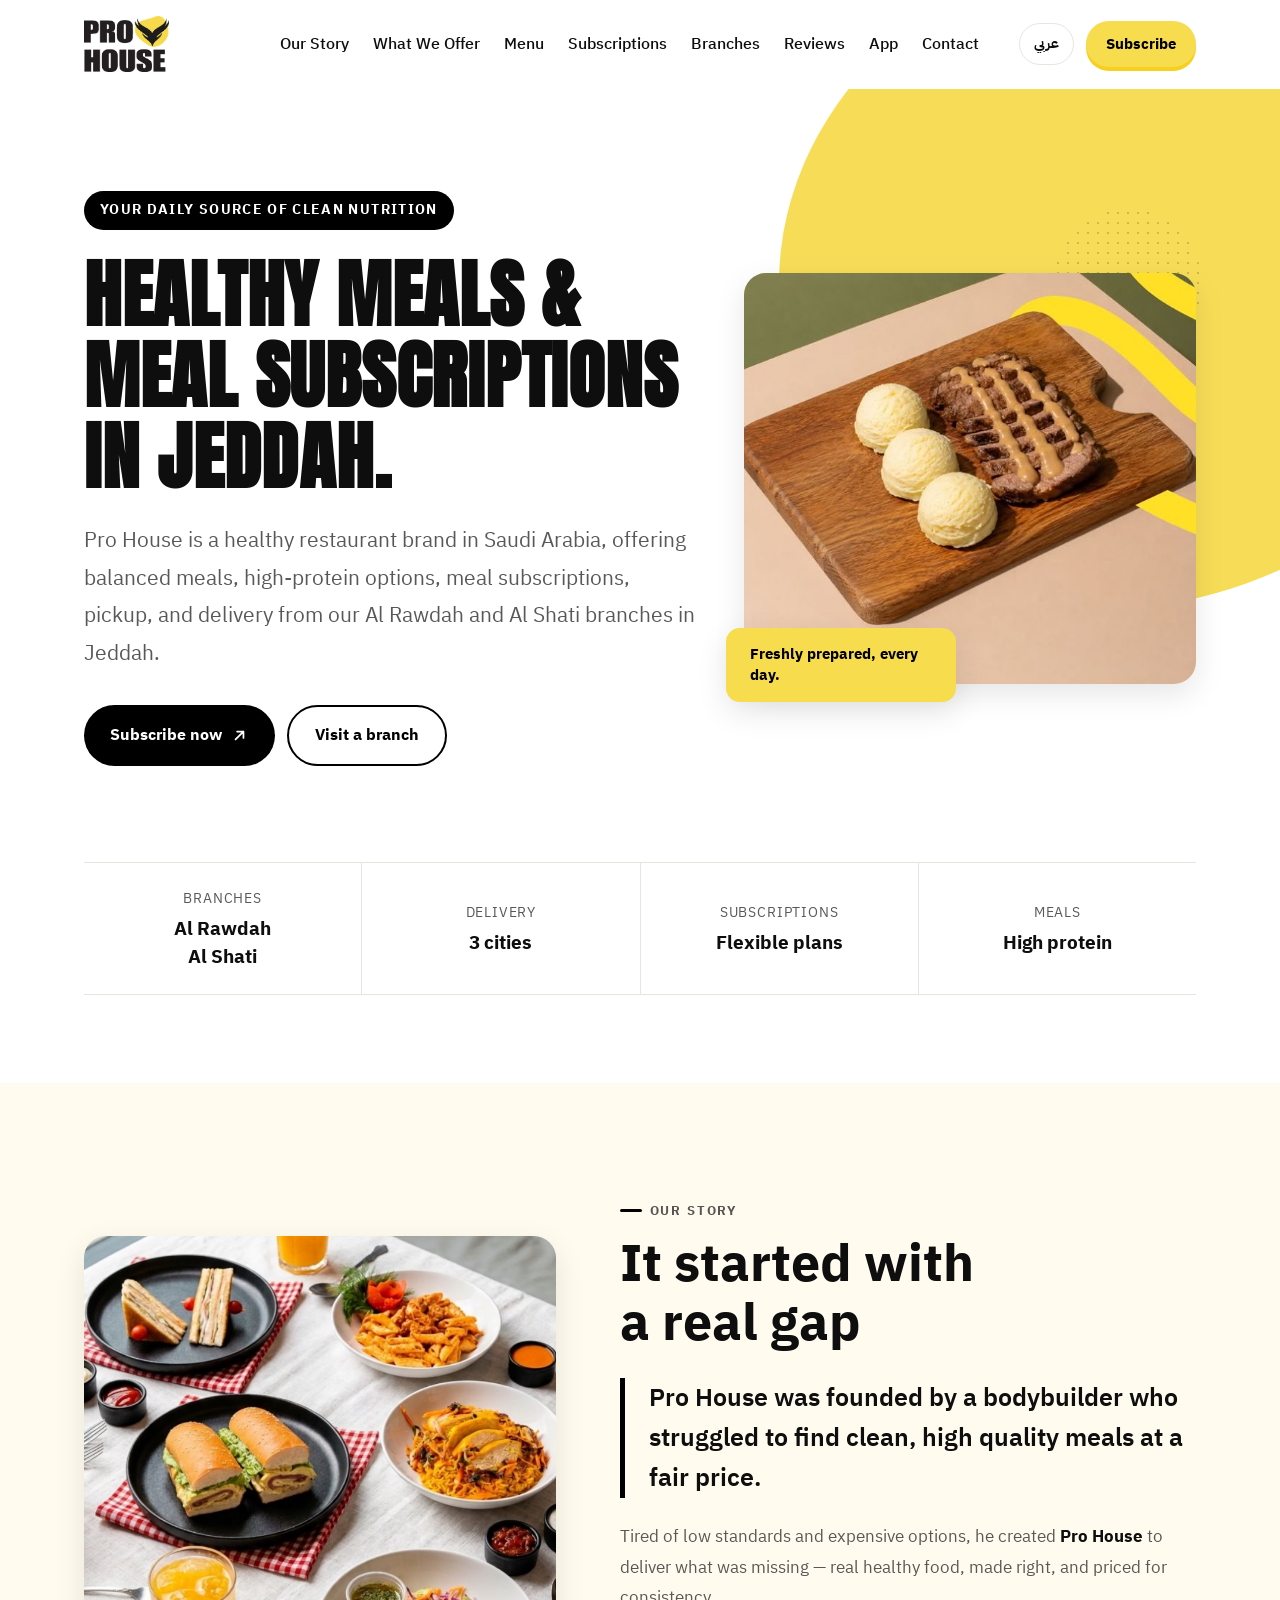
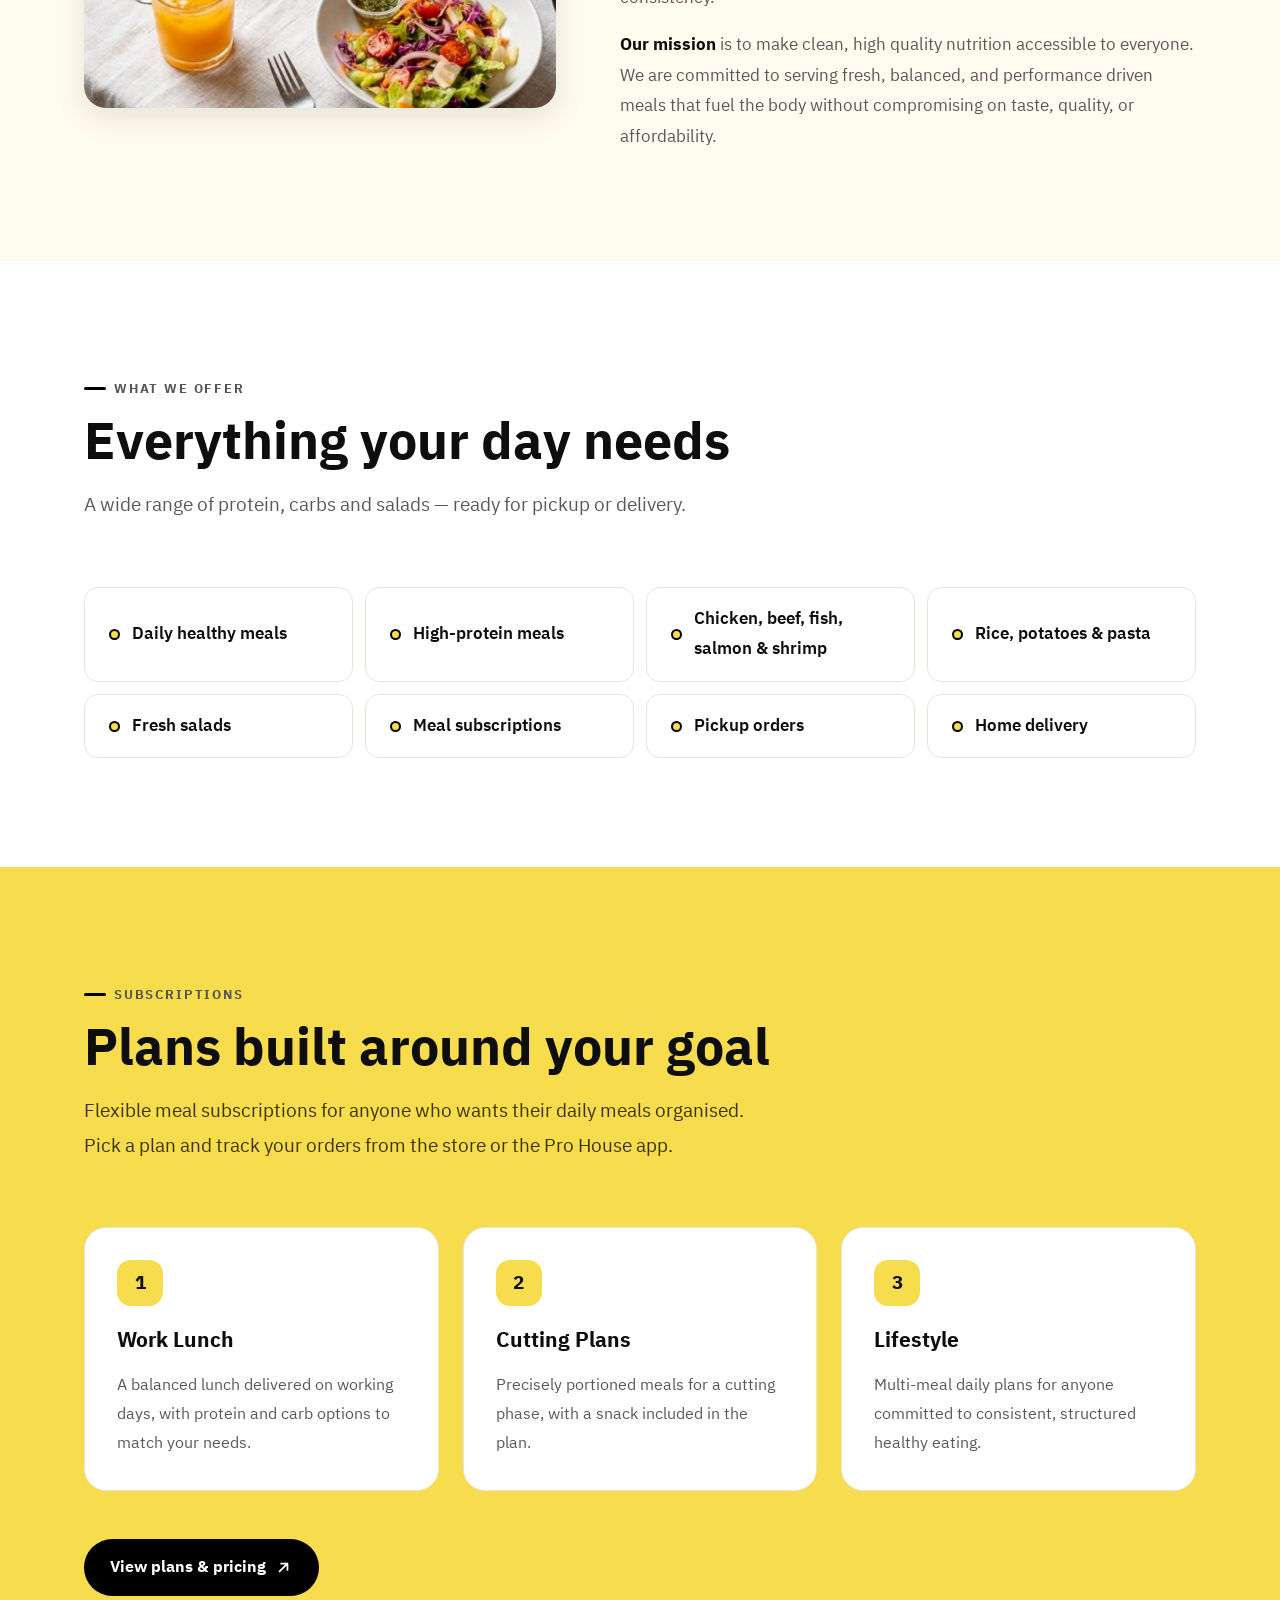
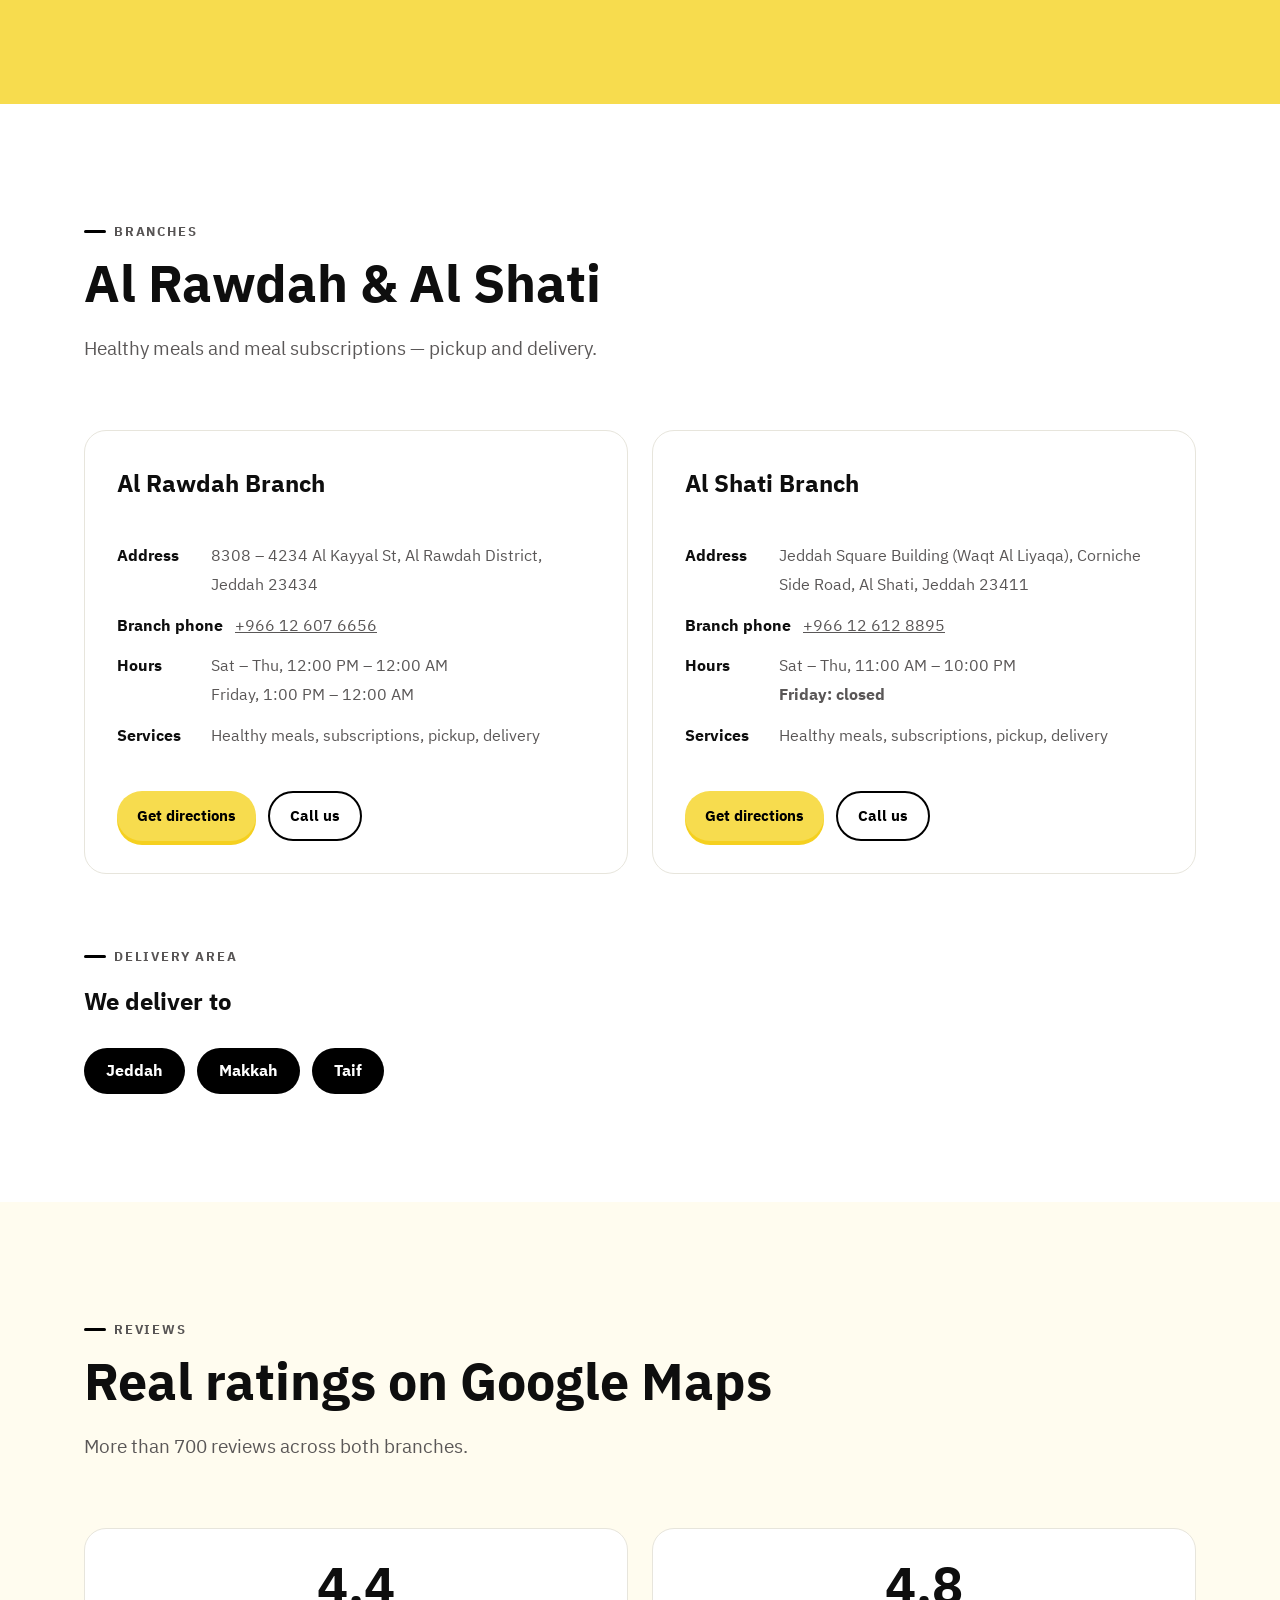
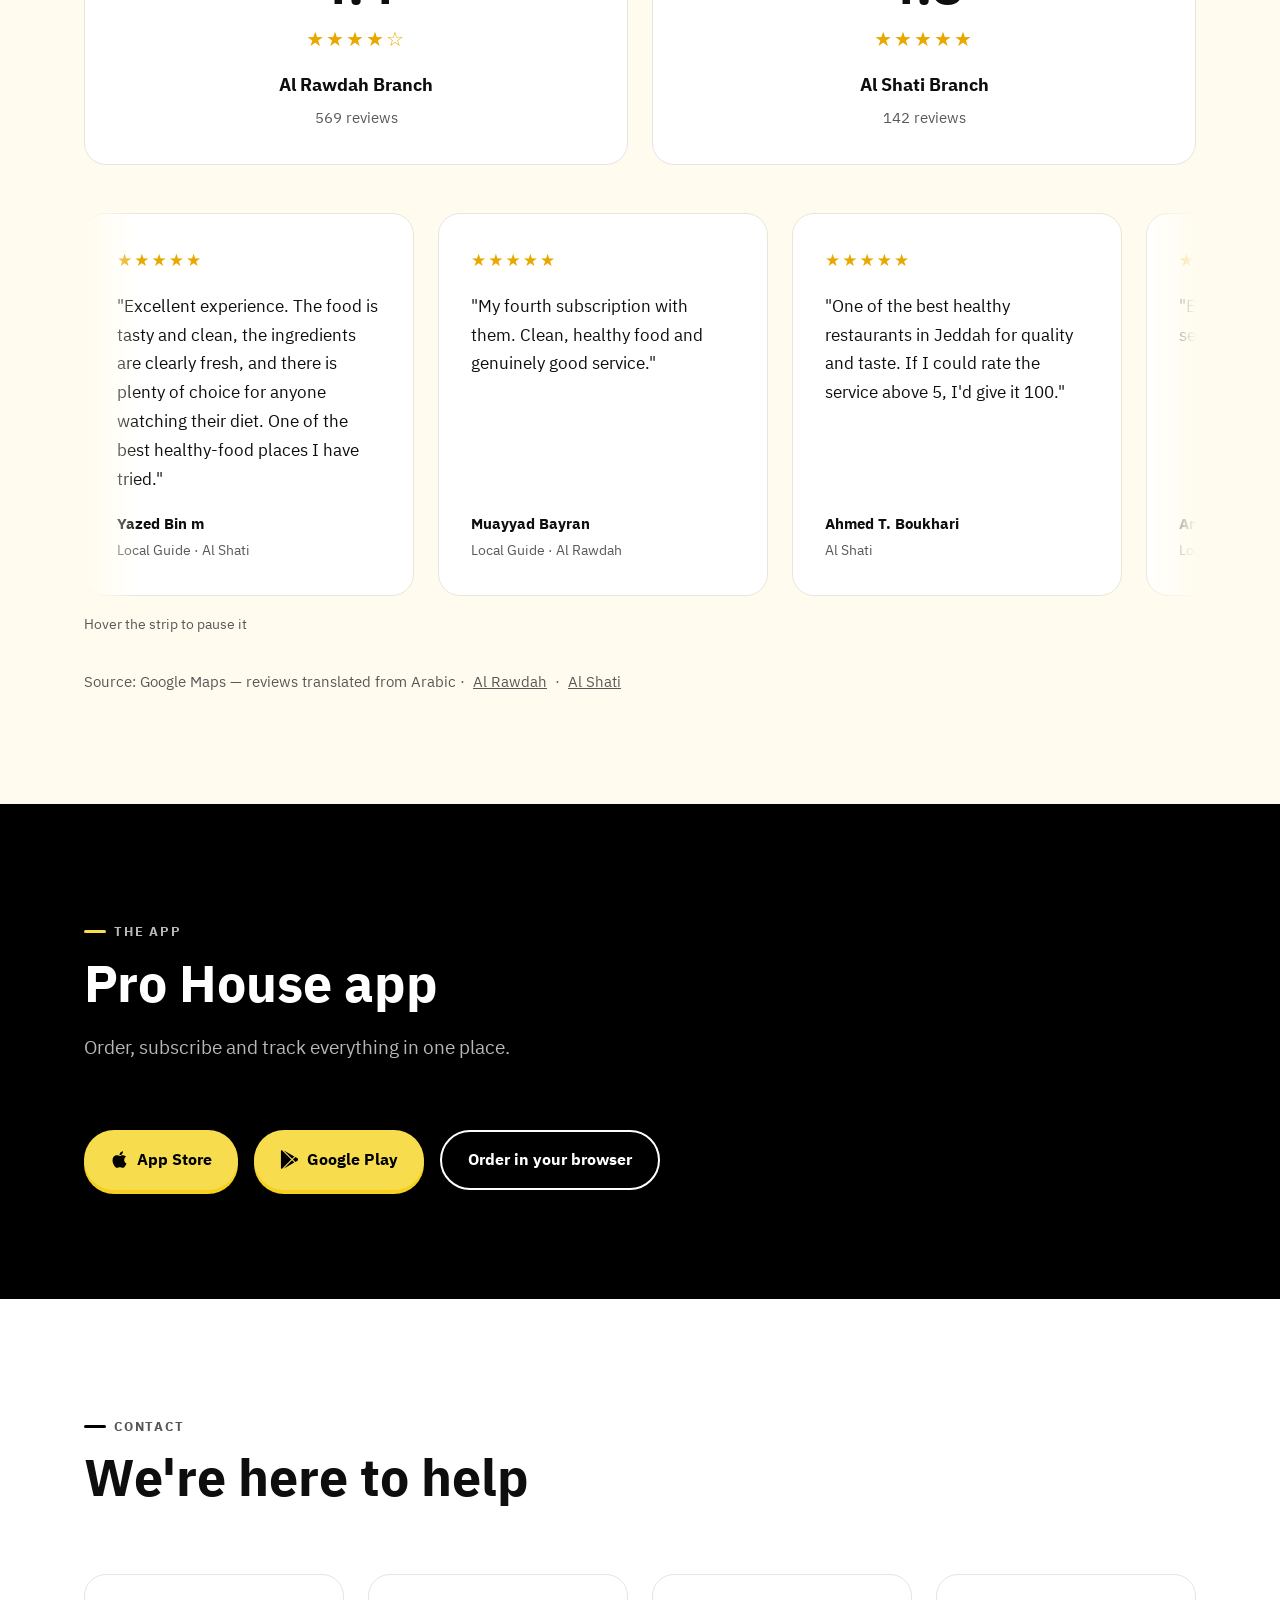
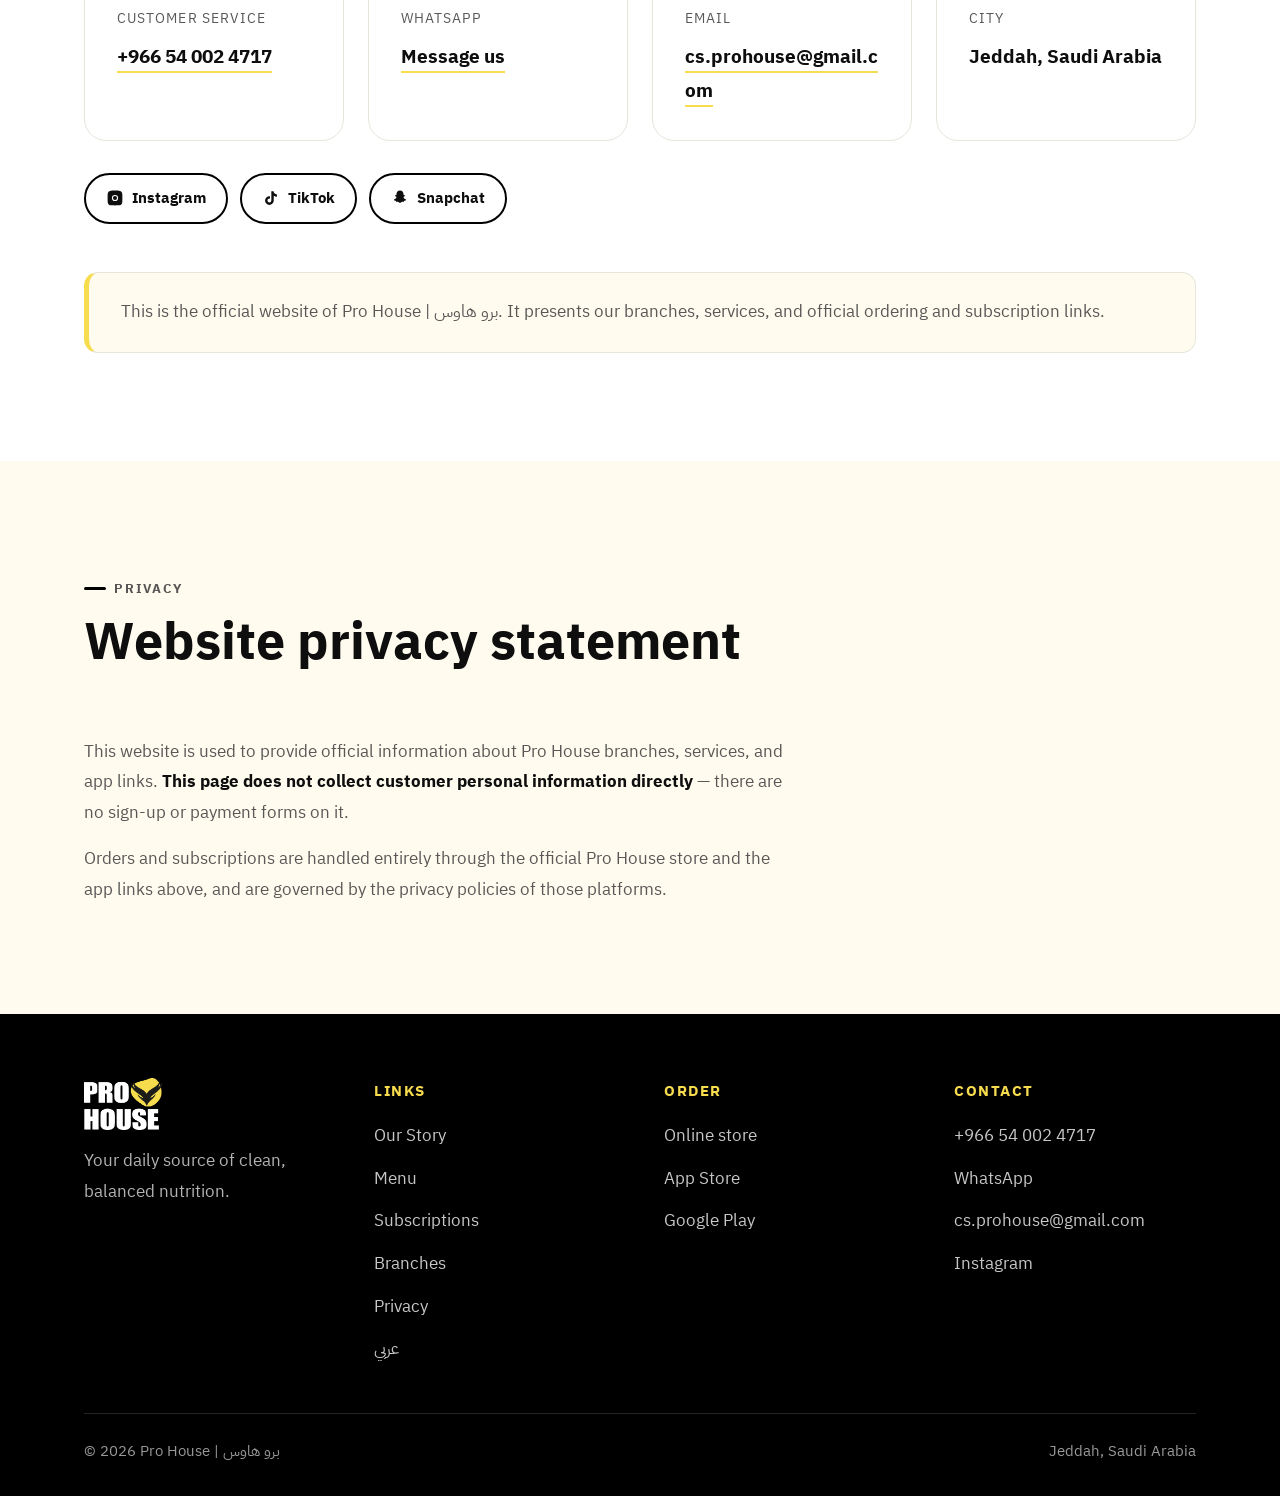
==== commit 14f86dc9: "Improve local SEO and add branch landing pages" ====
--- a/en/index.html
+++ b/en/index.html
@@ -7,8 +7,22 @@
 <!-- Live at https://prohouse-sa.github.io/en/
      If a custom domain is added later, search-and-replace that base URL here and in /index.html. -->
 
-<title>Pro House | برو هاوس — Healthy Meals &amp; Meal Subscriptions in Jeddah</title>
-<meta name="description" content="Pro House serves clean, high-protein meals and flexible meal subscriptions. Two branches in Jeddah — Al Rawdah and Al Shati — with delivery to Jeddah, Makkah and Taif.">
+<meta name="google-site-verification" content="ZWYsqVeYjbXwPTWM77rFlO5Q5-U6uEDEeo4cfFVVYhA" />
+<meta name="google-site-verification" content="vjXMc3RIHOM3m92mBqz0bJLC3P2terDLn8IVDStw_hU" />
+<meta name="google-site-verification" content="google9a8d7f610cfa679c" />
+
+<!-- Automatic Realtime Web Analytics -->
+<script defer src="https://cdn.counter.dev/script.js" data-id="prohouse-sa" data-utcoffset="3"></script>
+<script async src="https://www.googletagmanager.com/gtag/js?id=G-NGX6Q1TR8X"></script>
+<script>
+  window.dataLayer = window.dataLayer || [];
+  function gtag(){dataLayer.push(arguments);}
+  gtag('js', new Date());
+  gtag('config', 'G-NGX6Q1TR8X');
+</script>
+
+<title>Healthy Meals &amp; Meal Subscriptions in Jeddah | Pro House</title>
+<meta name="description" content="Pro House serves healthy high-protein meals and flexible meal subscriptions from Al Rawdah and Al Shati in Jeddah, with pickup and delivery.">
 <link rel="canonical" href="https://prohouse-sa.github.io/en/">
 <link rel="alternate" hreflang="ar" href="https://prohouse-sa.github.io/">
 <link rel="alternate" hreflang="en" href="https://prohouse-sa.github.io/en/">
@@ -17,14 +31,19 @@
 <meta property="og:type" content="website">
 <meta property="og:locale" content="en_US">
 <meta property="og:site_name" content="Pro House | برو هاوس">
+<meta property="og:url" content="https://prohouse-sa.github.io/en/">
 <meta property="og:title" content="Pro House — Clean, balanced nutrition in Jeddah">
 <meta property="og:description" content="High-protein healthy meals and meal subscriptions. Delivery to Jeddah, Makkah and Taif.">
 <meta property="og:image" content="https://prohouse-sa.github.io/assets/brand/og-image.jpg">
 <meta name="twitter:card" content="summary_large_image">
+<meta name="twitter:title" content="Healthy Meals &amp; Meal Subscriptions in Jeddah | Pro House">
+<meta name="twitter:description" content="Healthy high-protein meals and meal subscriptions from two Jeddah branches.">
+<meta name="twitter:image" content="https://prohouse-sa.github.io/assets/brand/og-image.jpg">
 <meta name="theme-color" content="#F7DC4E">
 
 <link rel="icon" href="../assets/brand/icon.png">
 <link rel="apple-touch-icon" href="../assets/brand/icon-large.png">
+<link rel="preload" as="image" href="../assets/brand/food-hero-en.jpg" fetchpriority="high">
 
 <link rel="preconnect" href="https://fonts.googleapis.com">
 <link rel="preconnect" href="https://fonts.gstatic.com" crossorigin>
@@ -72,7 +91,7 @@
     <div class="wrap hero-inner">
       <div class="reveal">
         <span class="kicker">Your daily source of clean nutrition</span>
-        <h1 class="display">Clean, balanced<br>nutrition. Every day.</h1>
+        <h1 class="display">Healthy meals &amp;<br>meal subscriptions in Jeddah.</h1>
         <p class="lede">
           Pro House is a healthy restaurant brand in Saudi Arabia, offering balanced meals,
           high-protein options, meal subscriptions, pickup, and delivery from our Al Rawdah
